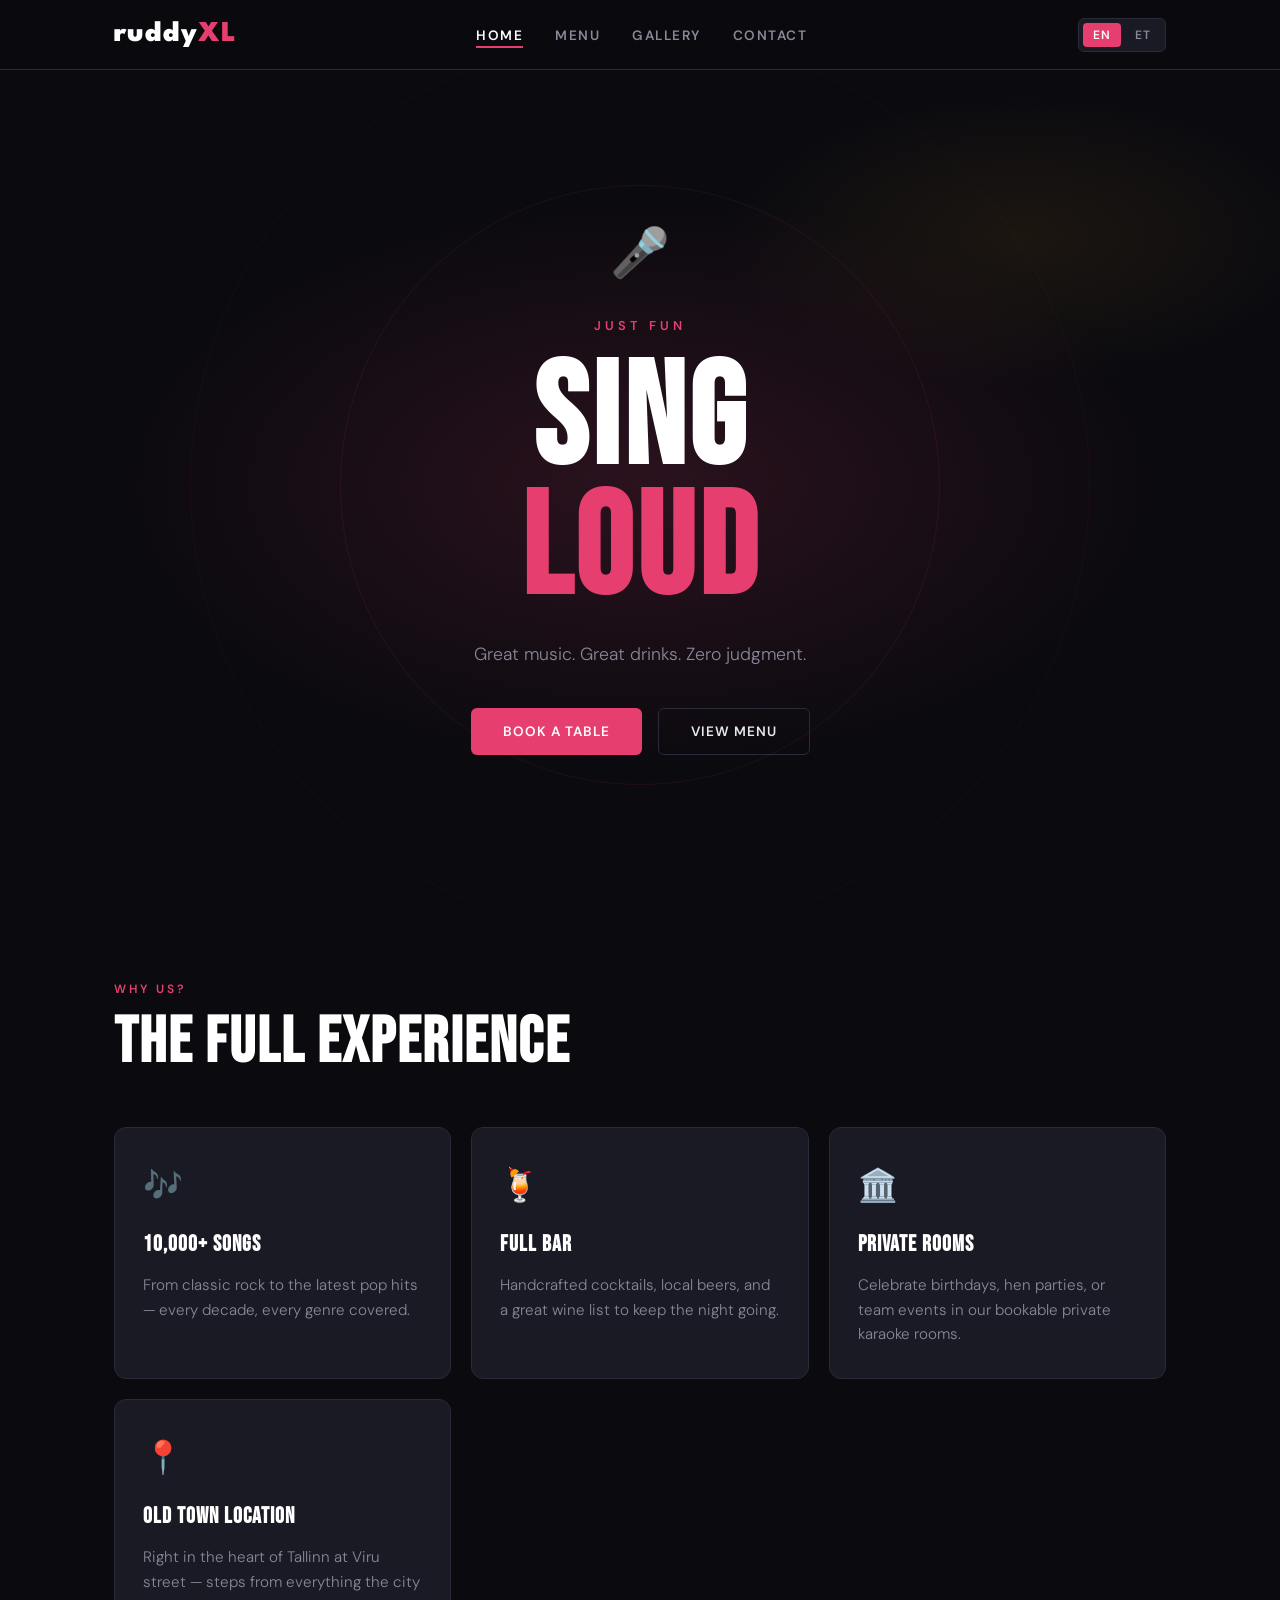
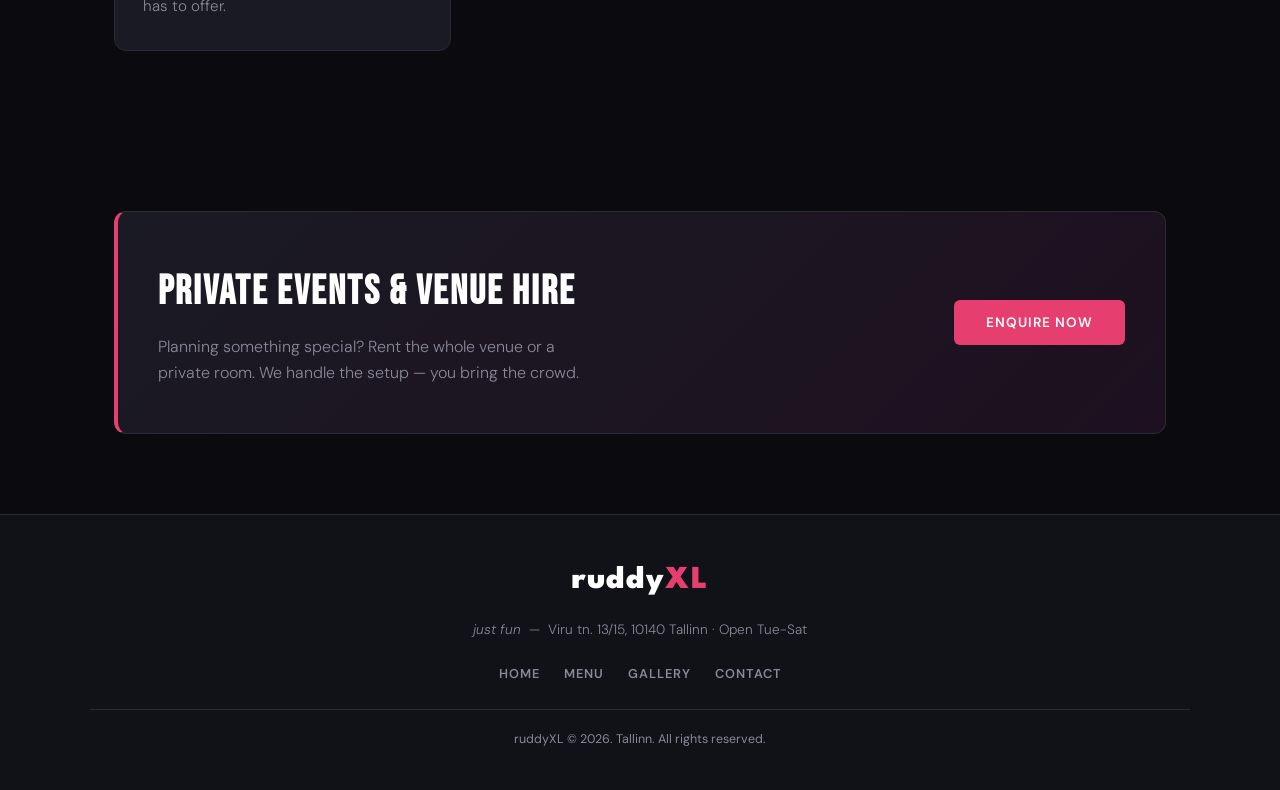
==== index.html @ 611959d3 "date stuff." ====
<!DOCTYPE html>
<html lang="en">
<head>
  <meta charset="UTF-8" />
  <meta name="viewport" content="width=device-width, initial-scale=1.0" />
  <meta name="description" content="ruddyXL — just fun. Tallinn's favourite karaoke venue. Live nights, private events and great drinks at Viru 13/15." />
  <title>ruddyXL | Tallinn</title>
  <link rel="stylesheet" href="css/style.css" />
</head>
<body class="lang-en">

  <!-- ============================================================
       NAVIGATION
       ============================================================ -->
  <nav class="site-nav" aria-label="Main navigation">
    <div class="nav-inner">

      <!-- Logo -->
      <a class="nav-logo" href="#" onclick="showPage('home'); return false;">
        ruddy<span>XL</span>
      </a>

      <!-- Nav Links -->
      <ul class="nav-links" id="nav-links" role="list">
        <li>
          <a href="#home" data-page="home" onclick="showPage('home'); return false;" class="active">
            <span data-lang="en">Home</span>
            <span data-lang="et">Avaleht</span>
          </a>
        </li>
        <li>
          <a href="#menu" data-page="menu" onclick="showPage('menu'); return false;">
            <span data-lang="en">Menu</span>
            <span data-lang="et">Menüü</span>
          </a>
        </li>
        <li>
          <a href="#gallery" data-page="gallery" onclick="showPage('gallery'); return false;">
            <span data-lang="en">Gallery</span>
            <span data-lang="et">Galerii</span>
          </a>
        </li>
        <li>
          <a href="#contact" data-page="contact" onclick="showPage('contact'); return false;">
            <span data-lang="en">Contact</span>
            <span data-lang="et">Kontakt</span>
          </a>
        </li>

        <!-- Language Switcher (inside mobile menu too) -->
        <li>
          <div class="lang-switcher" role="group" aria-label="Language selector">
            <button class="lang-btn active" data-lang="en" onclick="setLanguage('en')">EN</button>
            <button class="lang-btn" data-lang="et" onclick="setLanguage('et')">ET</button>
          </div>
        </li>
      </ul>

      <!-- Language Switcher (desktop, outside ul) -->
      <div class="lang-switcher" role="group" aria-label="Language selector" style="display:flex;" id="desktop-lang">
        <button class="lang-btn active" data-lang="en" onclick="setLanguage('en')">EN</button>
        <button class="lang-btn" data-lang="et" onclick="setLanguage('et')">ET</button>
      </div>

      <!-- Mobile Toggle -->
      <button class="nav-toggle" aria-label="Toggle navigation" onclick="toggleMobileNav()">
        <span></span>
        <span></span>
        <span></span>
      </button>

    </div>
  </nav>

  <!-- ============================================================
       HOME PAGE
       ============================================================ -->
  <main>

  <article id="page-home" class="page active">

    <!-- Hero -->
    <section class="hero" aria-label="Hero">
      <div class="hero-bg" aria-hidden="true"></div>
      <div class="hero-content">
        <span class="mic-icon" aria-hidden="true">🎤</span>
        <p class="hero-eyebrow">
          <span data-lang="en">just fun</span>
          <span data-lang="et">just fun</span>
        </p>
        <h1 class="hero-title">
          <span data-lang="en">SING<span class="accent">LOUD</span></span>
          <span data-lang="et">LAULA<span class="accent">VALJULT</span></span>
        </h1>
        <p class="hero-subtitle">
          <span data-lang="en">Great music. Great drinks. Zero judgment.</span>
          <span data-lang="et">Hea muusika. Head joogid. Nullhinnangud.</span>
        </p>
        <div class="hero-actions">
          <button class="btn btn-primary" onclick="showPage('contact')">
            <span data-lang="en">Book a Table</span>
            <span data-lang="et">Broneeri laud</span>
          </button>
          <button class="btn btn-outline" onclick="showPage('menu')">
            <span data-lang="en">View Menu</span>
            <span data-lang="et">Vaata menüüd</span>
          </button>
        </div>
      </div>
    </section>

    <!-- Features -->
    <section class="section" aria-labelledby="features-title">
      <div class="section-header">
        <p class="section-label">
          <span data-lang="en">Why us?</span>
          <span data-lang="et">Miks meie?</span>
        </p>
        <h2 class="section-title" id="features-title">
          <span data-lang="en">The Full Experience</span>
          <span data-lang="et">Täielik elamus</span>
        </h2>
      </div>

      <ul class="features-grid" role="list">
        <li class="feature-card">
          <div class="feature-icon" aria-hidden="true">🎶</div>
          <h3 class="feature-title">
            <span data-lang="en">10,000+ Songs</span>
            <span data-lang="et">10 000+ laulu</span>
          </h3>
          <p class="feature-text">
            <span data-lang="en">From classic rock to the latest pop hits — every decade, every genre covered.</span>
            <span data-lang="et">Klassikalisest rokist uusimate pophittideni — iga aastakümme, iga žanr kaetud.</span>
          </p>
        </li>
        <li class="feature-card">
          <div class="feature-icon" aria-hidden="true">🍹</div>
          <h3 class="feature-title">
            <span data-lang="en">Full Bar</span>
            <span data-lang="et">Täispood</span>
          </h3>
          <p class="feature-text">
            <span data-lang="en">Handcrafted cocktails, local beers, and a great wine list to keep the night going.</span>
            <span data-lang="et">Käsitsi valmistatud kokteilid, kohalikud õlled ja suurepärane veinivalik.</span>
          </p>
        </li>
        <li class="feature-card">
          <div class="feature-icon" aria-hidden="true">🏛️</div>
          <h3 class="feature-title">
            <span data-lang="en">Private Rooms</span>
            <span data-lang="et">Privaatruumid</span>
          </h3>
          <p class="feature-text">
            <span data-lang="en">Celebrate birthdays, hen parties, or team events in our bookable private karaoke rooms.</span>
            <span data-lang="et">Tähistage sünnipäevi, põnnide pidustusi või meeskonnasündmusi meie privaatsetes karaokeruumides.</span>
          </p>
        </li>
        <li class="feature-card">
          <div class="feature-icon" aria-hidden="true">📍</div>
          <h3 class="feature-title">
            <span data-lang="en">Old Town Location</span>
            <span data-lang="et">Vanalinna asukoht</span>
          </h3>
          <p class="feature-text">
            <span data-lang="en">Right in the heart of Tallinn at Viru street — steps from everything the city has to offer.</span>
            <span data-lang="et">Tallinna südames Viru tänaval — mõne sammu kaugusel kõigest, mida linn pakub.</span>
          </p>
        </li>
      </ul>
    </section>

    <!-- Private Events Banner -->
    <section class="section" aria-labelledby="events-title">
      <div class="events-banner">
        <div class="events-banner-text">
          <h2 id="events-title">
            <span data-lang="en">Private Events & Venue Hire</span>
            <span data-lang="et">Privaatsündmused &amp; ruumide rent</span>
          </h2>
          <p>
            <span data-lang="en">Planning something special? Rent the whole venue or a private room. We handle the setup — you bring the crowd.</span>
            <span data-lang="et">Planeerite midagi erilist? Rentige kogu baar või privaatne ruum. Meie korraldame — teie tooge rahvas.</span>
          </p>
        </div>
        <button class="btn btn-primary" onclick="showPage('contact')">
          <span data-lang="en">Enquire Now</span>
          <span data-lang="et">Küsi pakkumist</span>
        </button>
      </div>
    </section>

  </article>

  <!-- ============================================================
       MENU PAGE
       ============================================================ -->
  <article id="page-menu" class="page">
    <div class="section">
      <header class="section-header">
        <p class="section-label">
          <span data-lang="en">Drinks</span>
          <span data-lang="et">Joogid</span>
        </p>
        <h2 class="section-title">
          <span data-lang="en">Our Menu</span>
          <span data-lang="et">Meie Menüü</span>
        </h2>
        <p class="section-desc">
          <span data-lang="en">All prices include VAT. Menu subject to seasonal changes.</span>
          <span data-lang="et">Kõik hinnad sisaldavad käibemaksu. Menüü võib hooajaliselt muutuda.</span>
        </p>
      </header>

      <!-- Category Filters -->
      <nav class="menu-categories" aria-label="Menu categories">
        <button class="cat-btn active" data-cat="all" onclick="filterMenu('all')"><span data-lang="en">All</span><span data-lang="et">Kõik</span></button>
        <button class="cat-btn" data-cat="cocktails" onclick="filterMenu('cocktails')"><span data-lang="en">Cocktails</span><span data-lang="et">Kokteilid</span></button>
        <button class="cat-btn" data-cat="basic-cocktails" onclick="filterMenu('basic-cocktails')"><span data-lang="en">Basic Cocktails</span><span data-lang="et">Basic kokteilid</span></button>
        <button class="cat-btn" data-cat="shots" onclick="filterMenu('shots')"><span data-lang="en">Shots</span><span data-lang="et">Shotid</span></button>
        <button class="cat-btn" data-cat="draft-beer" onclick="filterMenu('draft-beer')"><span data-lang="en">Draft Beer</span><span data-lang="et">Vaadiõlu</span></button>
        <button class="cat-btn" data-cat="can-beer-cider" onclick="filterMenu('can-beer-cider')"><span data-lang="en">Can Beer &amp; Cider</span><span data-lang="et">Purgiõlu &amp; Siider</span></button>
        <button class="cat-btn" data-cat="non-alcoholic-beer" onclick="filterMenu('non-alcoholic-beer')"><span data-lang="en">Non-Alcoholic Beer</span><span data-lang="et">Alkoholivaba õlu</span></button>
        <button class="cat-btn" data-cat="wines" onclick="filterMenu('wines')"><span data-lang="en">Wines</span><span data-lang="et">Veinid</span></button>
      </nav>

      <!-- Menu Items -->
      <ul class="menu-grid" role="list">

        <!-- Cocktails -->
        <li class="menu-item" data-cat="cocktails">
          <div class="menu-item-info">
            <h3>Moscow Mule</h3>
            <p><span data-lang="en">Vodka, ginger beer, lime</span><span data-lang="et">Viin, ingveriõlu, laim</span></p>
          </div>
          <span class="menu-item-price">12€</span>
        </li>
        <li class="menu-item" data-cat="cocktails">
          <div class="menu-item-info">
            <h3>Cosmopolitan</h3>
            <p><span data-lang="en">Vodka, triple sec, cranberry, lime</span><span data-lang="et">Viin, triple sec, jõhvikamahl, laim</span></p>
          </div>
          <span class="menu-item-price">10.5€</span>
        </li>
        <li class="menu-item" data-cat="cocktails">
          <div class="menu-item-info">
            <h3>Espresso Martini</h3>
            <p><span data-lang="en">Vodka, coffee liqueur, espresso</span><span data-lang="et">Viin, kohviliköör, espresso</span></p>
          </div>
          <span class="menu-item-price">12€</span>
        </li>
        <li class="menu-item" data-cat="cocktails">
          <div class="menu-item-info">
            <h3>Skinny Bitch</h3>
            <p><span data-lang="en">Vodka, soda water, lime</span><span data-lang="et">Viin, mullivesi, laim</span></p>
          </div>
          <span class="menu-item-price">10€</span>
        </li>
        <li class="menu-item" data-cat="cocktails">
          <div class="menu-item-info">
            <h3>Sex on the Beach</h3>
            <p><span data-lang="en">Vodka, peach liqueur, orange, cranberry</span><span data-lang="et">Viin, virsikuliköör, apelsinimahl, jõhvikamahl</span></p>
          </div>
          <span class="menu-item-price">10.5€</span>
        </li>
        <li class="menu-item" data-cat="cocktails">
          <div class="menu-item-info">
            <h3>White Russian</h3>
            <p><span data-lang="en">Vodka, coffee liqueur, cream</span><span data-lang="et">Viin, kohviliköör, koor</span></p>
          </div>
          <span class="menu-item-price">12€</span>
        </li>
        <li class="menu-item" data-cat="cocktails">
          <div class="menu-item-info">
            <h3>Pornstar Martini</h3>
            <p><span data-lang="en">Vodka, passion fruit, vanilla, lime, prosecco shot</span><span data-lang="et">Viin, passionivili, vanill, laim, prosecco shot</span></p>
          </div>
          <span class="menu-item-price">14€</span>
        </li>
        <li class="menu-item" data-cat="cocktails">
          <div class="menu-item-info">
            <h3>Gin Sour</h3>
            <p><span data-lang="en">Gin, lemon juice, sugar syrup, egg white</span><span data-lang="et">Džinn, sidrunimahl, suhkrusiirup, munavalge</span></p>
          </div>
          <span class="menu-item-price">13€</span>
        </li>
        <li class="menu-item" data-cat="cocktails">
          <div class="menu-item-info">
            <h3>Negroni</h3>
            <p><span data-lang="en">Gin, Campari, sweet vermouth</span><span data-lang="et">Džinn, Campari, magus vermut</span></p>
          </div>
          <span class="menu-item-price">13€</span>
        </li>
        <li class="menu-item" data-cat="cocktails">
          <div class="menu-item-info">
            <h3>Tom Collins</h3>
            <p><span data-lang="en">Gin, lemon juice, sugar syrup, soda water</span><span data-lang="et">Džinn, sidrunimahl, suhkrusiirup, mullivesi</span></p>
          </div>
          <span class="menu-item-price">10.5€</span>
        </li>
        <li class="menu-item" data-cat="cocktails">
          <div class="menu-item-info">
            <h3>Mojito</h3>
            <p><span data-lang="en">White rum, lime, mint, sugar, soda water</span><span data-lang="et">Valge rumm, laim, münt, suhkur, mullivesi</span></p>
          </div>
          <span class="menu-item-price">13€</span>
        </li>
        <li class="menu-item" data-cat="cocktails">
          <div class="menu-item-info">
            <h3>Margarita</h3>
            <p><span data-lang="en">Tequila, triple sec, lime</span><span data-lang="et">Tequila, triple sec, laim</span></p>
          </div>
          <span class="menu-item-price">11€</span>
        </li>
        <li class="menu-item" data-cat="cocktails">
          <div class="menu-item-info">
            <h3>Old Fashioned</h3>
            <p><span data-lang="en">Bourbon whiskey, bitters, sugar</span><span data-lang="et">Bourbon viski, bitter, suhkur</span></p>
          </div>
          <span class="menu-item-price">12€</span>
        </li>
        <li class="menu-item" data-cat="cocktails">
          <div class="menu-item-info">
            <h3>Whisky Sour</h3>
            <p><span data-lang="en">Whisky, lemon juice, sugar syrup, egg white</span><span data-lang="et">Viski, sidrunimahl, suhkrusiirup, munavalge</span></p>
          </div>
          <span class="menu-item-price">13€</span>
        </li>
        <li class="menu-item" data-cat="cocktails">
          <div class="menu-item-info">
            <h3>Aperol Spritz</h3>
            <p><span data-lang="en">Aperol, prosecco, soda water</span><span data-lang="et">Aperol, prosecco, mullivesi</span></p>
          </div>
          <span class="menu-item-price">9.5€</span>
        </li>
        <li class="menu-item" data-cat="cocktails">
          <div class="menu-item-info">
            <h3>Limoncello Spritz</h3>
            <p><span data-lang="en">Limoncello, prosecco, soda water</span><span data-lang="et">Limoncello, prosecco, mullivesi</span></p>
          </div>
          <span class="menu-item-price">9.5€</span>
        </li>
        <li class="menu-item" data-cat="cocktails">
          <div class="menu-item-info">
            <h3>Campari Spritz</h3>
            <p><span data-lang="en">Campari, prosecco, soda water</span><span data-lang="et">Campari, prosecco, mullivesi</span></p>
          </div>
          <span class="menu-item-price">9.5€</span>
        </li>

        <!-- Basic Cocktails -->
        <li class="menu-item" data-cat="basic-cocktails">
          <div class="menu-item-info">
            <h3>Vodka Red Bull</h3>
            <p></p>
          </div>
          <span class="menu-item-price">9€</span>
        </li>
        <li class="menu-item" data-cat="basic-cocktails">
          <div class="menu-item-info">
            <h3>Jagerbull</h3>
            <p></p>
          </div>
          <span class="menu-item-price">9€</span>
        </li>
        <li class="menu-item" data-cat="basic-cocktails">
          <div class="menu-item-info">
            <h3>Jagermeister + Cola</h3>
            <p></p>
          </div>
          <span class="menu-item-price">9€</span>
        </li>
        <li class="menu-item" data-cat="basic-cocktails">
          <div class="menu-item-info">
            <h3>Bombay Gin Tonic</h3>
            <p></p>
          </div>
          <span class="menu-item-price">9€</span>
        </li>
        <li class="menu-item" data-cat="basic-cocktails">
          <div class="menu-item-info">
            <h3>Gin + Watermelon Red Bull</h3>
            <p></p>
          </div>
          <span class="menu-item-price">9€</span>
        </li>
        <li class="menu-item" data-cat="basic-cocktails">
          <div class="menu-item-info">
            <h3>Rum + Cola</h3>
            <p></p>
          </div>
          <span class="menu-item-price">9€</span>
        </li>
        <li class="menu-item" data-cat="basic-cocktails">
          <div class="menu-item-info">
            <h3>Jameson + Cola</h3>
            <p></p>
          </div>
          <span class="menu-item-price">9€</span>
        </li>
        <li class="menu-item" data-cat="basic-cocktails">
          <div class="menu-item-info">
            <h3>Jack Daniels + Cola</h3>
            <p></p>
          </div>
          <span class="menu-item-price">10€</span>
        </li>

        <!-- Shots -->
        <li class="menu-item" data-cat="shots">
          <div class="menu-item-info">
            <h3>Hot Shot</h3>
            <p>Licor 43, Espresso, <span data-lang="en">Heavy Cream</span><span data-lang="et">Vahukoor</span></p>
          </div>
          <span class="menu-item-price">5€</span>
        </li>
        <li class="menu-item" data-cat="shots">
          <div class="menu-item-info">
            <h3>Barbie Shot</h3>
            <p>Vodka, Baileys, Grenadine</p>
          </div>
          <span class="menu-item-price">5€</span>
        </li>
        <li class="menu-item" data-cat="shots">
          <div class="menu-item-info">
            <h3>Kamikaze</h3>
            <p>Vodka, Triple Sec, <span data-lang="en">Lime Juice</span><span data-lang="et">Laimimahl</span></p>
          </div>
          <span class="menu-item-price">5€</span>
        </li>
        <li class="menu-item" data-cat="shots">
          <div class="menu-item-info">
            <h3>B52 🔥</h3>
            <p>Kahlúa, Baileys, Triple Sec</p>
          </div>
          <span class="menu-item-price">5€</span>
        </li>
        <li class="menu-item" data-cat="shots">
          <div class="menu-item-info">
            <h3>Fireball</h3>
            <p>Fireball Cinnamon Whisky</p>
          </div>
          <span class="menu-item-price">5€</span>
        </li>
        <li class="menu-item" data-cat="shots">
          <div class="menu-item-info">
            <h3>Jäger</h3>
            <p>Jägermeister</p>
          </div>
          <span class="menu-item-price">5€</span>
        </li>
        <li class="menu-item" data-cat="shots">
          <div class="menu-item-info">
            <h3>Tequila Blanco</h3>
            <p><span data-lang="en">Salt, Lime</span><span data-lang="et">Sool, Liam</span></p>
          </div>
          <span class="menu-item-price">5€</span>
        </li>
        <li class="menu-item" data-cat="shots">
          <div class="menu-item-info">
            <h3>Tequila Reposado</h3>
            <p><span data-lang="en">Cinnamon, Orange</span><span data-lang="et">Kaneel, Apelsin</span></p>
          </div>
          <span class="menu-item-price">5€</span>
        </li>
        <li class="menu-item" data-cat="shots">
          <div class="menu-item-info">
            <h3><span data-lang="en">Vodka</span><span data-lang="et">Viin</span></h3>
            <p>Vodka</p>
          </div>
          <span class="menu-item-price">5€</span>
        </li>
        <li class="menu-item" data-cat="shots">
          <div class="menu-item-info">
            <h3>Minttu</h3>
            <p>Minttu Peppermint Liqueur</p>
          </div>
          <span class="menu-item-price">5€</span>
        </li>
        <li class="menu-item" data-cat="shots">
          <div class="menu-item-info">
            <h3>Salmari</h3>
            <p>Salmari Salmiak Liqueur</p>
          </div>
          <span class="menu-item-price">5€</span>
        </li>
        <li class="menu-item" data-cat="shots">
          <div class="menu-item-info">
            <h3>Blowjob</h3>
            <p>Kahlúa, Baileys, <span data-lang="en">Heavy Cream</span><span data-lang="et">Vahukoor</span></p>
          </div>
          <span class="menu-item-price">5€</span>
        </li>
        <li class="menu-item" data-cat="shots">
          <div class="menu-item-info">
            <h3>Limoncello</h3>
            <p>Limoncello</p>
          </div>
          <span class="menu-item-price">5€</span>
        </li>
        <li class="menu-item" data-cat="shots">
          <div class="menu-item-info">
            <h3>Jägerbomb</h3>
            <p>Jägermeister, Red Bull</p>
          </div>
          <span class="menu-item-price">7€</span>
        </li>

        <!-- Draft Beer -->
        <li class="menu-item" data-cat="draft-beer">
          <div class="menu-item-info">
            <h3>Heineken</h3>
            <p>0.5L</p>
          </div>
          <span class="menu-item-price">6€</span>
        </li>
        <li class="menu-item" data-cat="draft-beer">
          <div class="menu-item-info">
            <h3>Tanker Tume Lager</h3>
            <p>0.5L</p>
          </div>
          <span class="menu-item-price">6.5€</span>
        </li>
        <li class="menu-item" data-cat="draft-beer">
          <div class="menu-item-info">
            <h3>Tanker Select Lager</h3>
            <p>0.5L</p>
          </div>
          <span class="menu-item-price">6€</span>
        </li>
        <li class="menu-item" data-cat="draft-beer">
          <div class="menu-item-info">
            <h3>Tanker Reloaded IPA</h3>
            <p>0.5L</p>
          </div>
          <span class="menu-item-price">6.5€</span>
        </li>
        <li class="menu-item" data-cat="draft-beer">
          <div class="menu-item-info">
            <h3>Tanker Cider</h3>
            <p>0.5L</p>
          </div>
          <span class="menu-item-price">6€</span>
        </li>
        <li class="menu-item" data-cat="draft-beer">
          <div class="menu-item-info">
            <h3>Anarkist England IPA</h3>
            <p>0.5L</p>
          </div>
          <span class="menu-item-price">6.5€</span>
        </li>

        <!-- Can Beer & Cider -->
        <li class="menu-item" data-cat="can-beer-cider">
          <div class="menu-item-info">
            <h3>Sol</h3>
            <p>0.33L</p>
          </div>
          <span class="menu-item-price">6€</span>
        </li>
        <li class="menu-item" data-cat="can-beer-cider">
          <div class="menu-item-info">
            <h3>Heineken</h3>
            <p>0.33L</p>
          </div>
          <span class="menu-item-price">6€</span>
        </li>
        <li class="menu-item" data-cat="can-beer-cider">
          <div class="menu-item-info">
            <h3>Bira Moretti</h3>
            <p>0.33L</p>
          </div>
          <span class="menu-item-price">6€</span>
        </li>
        <li class="menu-item" data-cat="can-beer-cider">
          <div class="menu-item-info">
            <h3>Tanker Kerge IPA</h3>
            <p>0.5L</p>
          </div>
          <span class="menu-item-price">6.5€</span>
        </li>
        <li class="menu-item" data-cat="can-beer-cider">
          <div class="menu-item-info">
            <h3>Tanker Tume Lager</h3>
            <p>0.5L</p>
          </div>
          <span class="menu-item-price">6€</span>
        </li>
        <li class="menu-item" data-cat="can-beer-cider">
          <div class="menu-item-info">
            <h3>Tanker Select Lager</h3>
            <p>0.5L</p>
          </div>
          <span class="menu-item-price">6€</span>
        </li>
        <li class="menu-item" data-cat="can-beer-cider">
          <div class="menu-item-info">
            <h3>Tanker Sauna Lager</h3>
            <p>0.5L</p>
          </div>
          <span class="menu-item-price">6€</span>
        </li>
        <li class="menu-item" data-cat="can-beer-cider">
          <div class="menu-item-info">
            <h3>Tanker Sauna Ale</h3>
            <p>0.44L</p>
          </div>
          <span class="menu-item-price">6€</span>
        </li>
        <li class="menu-item" data-cat="can-beer-cider">
          <div class="menu-item-info">
            <h3>Ginger Beer</h3>
            <p>0.33L</p>
          </div>
          <span class="menu-item-price">6.5€</span>
        </li>
        <li class="menu-item" data-cat="can-beer-cider">
          <div class="menu-item-info">
            <h3>Hartwall Long Drink</h3>
            <p>0.33L</p>
          </div>
          <span class="menu-item-price">6€</span>
        </li>

        <!-- Non-Alcoholic Beer -->
        <li class="menu-item" data-cat="non-alcoholic-beer">
          <div class="menu-item-info">
            <h3>Heineken</h3>
            <p>0.33L</p>
          </div>
          <span class="menu-item-price">5€</span>
        </li>
        <li class="menu-item" data-cat="non-alcoholic-beer">
          <div class="menu-item-info">
            <h3>Bira Moretti</h3>
            <p>0.33L</p>
          </div>
          <span class="menu-item-price">5€</span>
        </li>
        <li class="menu-item" data-cat="non-alcoholic-beer">
          <div class="menu-item-info">
            <h3>Tanker Select Lager</h3>
            <p>0.5L</p>
          </div>
          <span class="menu-item-price">5€</span>
        </li>
        <li class="menu-item" data-cat="non-alcoholic-beer">
          <div class="menu-item-info">
            <h3>Tanker Sauna Session</h3>
            <p>0.44L</p>
          </div>
          <span class="menu-item-price">5€</span>
        </li>
        <li class="menu-item" data-cat="non-alcoholic-beer">
          <div class="menu-item-info">
            <h3>Ginger Joe Beer</h3>
            <p>0.33L</p>
          </div>
          <span class="menu-item-price">5€</span>
        </li>

        <!-- Wines -->
        <li class="menu-item" data-cat="wines">
          <div class="menu-item-info">
            <h3>Riesling</h3>
            <p><span data-lang="en">White</span><span data-lang="et">Valge</span></p>
          </div>
          <span class="menu-item-price">6/30€</span>
        </li>
        <li class="menu-item" data-cat="wines">
          <div class="menu-item-info">
            <h3>Pinot Grigio</h3>
            <p><span data-lang="en">White</span><span data-lang="et">Valge</span></p>
          </div>
          <span class="menu-item-price">6/30€</span>
        </li>
        <li class="menu-item" data-cat="wines">
          <div class="menu-item-info">
            <h3>Chardonney</h3>
            <p><span data-lang="en">White</span><span data-lang="et">Valge</span></p>
          </div>
          <span class="menu-item-price">6/30€</span>
        </li>
        <li class="menu-item" data-cat="wines">
          <div class="menu-item-info">
            <h3>Cabernet Sauvignon</h3>
            <p><span data-lang="en">Red</span><span data-lang="et">Punane</span></p>
          </div>
          <span class="menu-item-price">6/30€</span>
        </li>
        <li class="menu-item" data-cat="wines">
          <div class="menu-item-info">
            <h3>Merlot</h3>
            <p><span data-lang="en">Red</span><span data-lang="et">Punane</span></p>
          </div>
          <span class="menu-item-price">6/30€</span>
        </li>
        <li class="menu-item" data-cat="wines">
          <div class="menu-item-info">
            <h3>Bordeaux</h3>
            <p><span data-lang="en">Red</span><span data-lang="et">Punane</span></p>
          </div>
          <span class="menu-item-price">6/30€</span>
        </li>

        <!-- Cava & Prosecco -->
        <li class="menu-item" data-cat="wines">
          <div class="menu-item-info">
            <h3>Prosecco</h3>
            <p></p>
          </div>
          <span class="menu-item-price">6/30€</span>
        </li>
      </ul>
    </div>
  </article>

  <!-- ============================================================
       GALLERY PAGE
       ============================================================ -->
  <article id="page-gallery" class="page">
    <div class="section">
      <header class="section-header">
        <p class="section-label">
          <span data-lang="en">The Vibe</span>
          <span data-lang="et">Atmosfäär</span>
        </p>
        <h2 class="section-title">
          <span data-lang="en">Gallery</span>
          <span data-lang="et">Galerii</span>
        </h2>
        <p class="section-desc">
          <span data-lang="en">Add your own photos here — upload images to the /images/ folder and update the src attributes below.</span>
          <span data-lang="et">Lisa siia oma fotod — lae pildid kausta /images/ ja uuenda allpool src atribuute.</span>
        </p>
      </header>

      <!-- Gallery Grid — replace placeholders with real <img> tags -->
      <section class="gallery-grid" aria-label="Photo gallery">

        <figure class="gallery-item">
          <div class="gallery-placeholder" role="img" aria-label="Karaoke stage">
            🎤
            <span data-lang="en">Stage</span>
            <span data-lang="et">Lava</span>
          </div>
        </figure>

        <figure class="gallery-item">
          <div class="gallery-placeholder" role="img" aria-label="Bar area">
            🍹
            <span data-lang="en">Bar</span>
            <span data-lang="et">Baar</span>
          </div>
        </figure>

        <figure class="gallery-item">
          <div class="gallery-placeholder" role="img" aria-label="Private room">
            🏛️
            <span data-lang="en">Private Room</span>
            <span data-lang="et">Privaatne ruum</span>
          </div>
        </figure>

        <figure class="gallery-item">
          <div class="gallery-placeholder" role="img" aria-label="Crowd singing">
            🎵
            <span data-lang="en">Crowd</span>
            <span data-lang="et">Rahvas</span>
          </div>
        </figure>

        <figure class="gallery-item">
          <div class="gallery-placeholder" role="img" aria-label="Interior lights">
            💡
            <span data-lang="en">Lights</span>
            <span data-lang="et">Tuled</span>
          </div>
        </figure>

        <figure class="gallery-item">
          <div class="gallery-placeholder" role="img" aria-label="Private event">
            🎉
            <span data-lang="en">Event</span>
            <span data-lang="et">Sündmus</span>
          </div>
        </figure>

        <figure class="gallery-item">
          <div class="gallery-placeholder" role="img" aria-label="Friends at the bar">
            👯
            <span data-lang="en">Friends</span>
            <span data-lang="et">Sõbrad</span>
          </div>
        </figure>

        <figure class="gallery-item">
          <div class="gallery-placeholder" role="img" aria-label="Song selection screen">
            📺
            <span data-lang="en">Song List</span>
            <span data-lang="et">Laulunimekiri</span>
          </div>
        </figure>

      </section>

      <!-- Upload note -->
      <aside style="margin-top:32px; padding:20px 24px; background:var(--color-card); border:1px solid var(--color-border); border-radius:var(--radius-md);">
        <p style="font-size:0.85rem; color:var(--color-muted);">
          💡
          <span data-lang="en"><strong style="color:var(--color-text);">Adding real photos:</strong> Replace each <code style="color:var(--color-accent2);">&lt;div class="gallery-placeholder"&gt;</code> with <code style="color:var(--color-accent2);">&lt;img src="images/your-photo.jpg" alt="description"&gt;</code></span>
          <span data-lang="et"><strong style="color:var(--color-text);">Päris fotode lisamine:</strong> Asenda iga <code style="color:var(--color-accent2);">&lt;div class="gallery-placeholder"&gt;</code> elemendiga <code style="color:var(--color-accent2);">&lt;img src="images/sinu-foto.jpg" alt="kirjeldus"&gt;</code></span>
        </p>
      </aside>

    </div>
  </article>

  <!-- ============================================================
       CONTACT PAGE
       ============================================================ -->
  <article id="page-contact" class="page">
    <div class="section">
      <header class="section-header">
        <p class="section-label">
          <span data-lang="en">Get in Touch</span>
          <span data-lang="et">Võtke ühendust</span>
        </p>
        <h2 class="section-title">
          <span data-lang="en">Contact</span>
          <span data-lang="et">Kontakt</span>
        </h2>
      </header>

      <div class="contact-layout">

        <!-- Left: Info + Hours -->
        <div>
          <address class="contact-info-list">

            <div class="contact-info-item">
              <div class="contact-info-icon" aria-hidden="true">📍</div>
              <div>
                <h4><span data-lang="en">Address</span><span data-lang="et">Aadress</span></h4>
                <p>Viru tn. 13/15, Tallinn<br/>10140, Harjumaa<br/><span data-lang="en">Estonia</span><span data-lang="et">Eesti</span></p>
              </div>
            </div>

            <div class="contact-info-item">
              <div class="contact-info-icon" aria-hidden="true">📞</div>
              <div>
                <h4><span data-lang="en">Phone</span><span data-lang="et">Telefon</span></h4>
                <p><a href="tel:+37253702864" style="color:var(--color-text);">+372 5370 2864</a></p>
              </div>
            </div>

            <div class="contact-info-item">
              <div class="contact-info-icon" aria-hidden="true">✉️</div>
              <div>
                <h4><span data-lang="en">Email</span><span data-lang="et">E-post</span></h4>
                <p><a href="mailto:xl@ruddy.ee" style="color:var(--color-text);">xl@ruddyxl.ee</a></p>
              </div>
            </div>

          </address>

          <!-- Opening Hours -->
          <div style="margin-top:40px;">
            <h3 style="font-family:var(--font-display); font-size:1.6rem; letter-spacing:1px; color:var(--color-white); margin-bottom:16px;">
              <span data-lang="en">Opening Hours</span>
              <span data-lang="et">Lahtiolekuajad</span>
            </h3>
            <table class="hours-table" aria-label="Opening hours">
              <tbody>
                <tr data-day="mon">
                  <td><span data-lang="en">Monday</span><span data-lang="et">Esmaspäev</span></td>
                  <td><span data-lang="en">Closed</span><span data-lang="et">Suletud</span></td>
                </tr>
                <tr data-day="tue">
                  <td><span data-lang="en">Tuesday</span><span data-lang="et">Teisipäev</span></td>
                  <td>20:00 - 02:00</td>
                </tr>
                <tr data-day="wed">
                  <td><span data-lang="en">Wednesday</span><span data-lang="et">Kolmapäev</span></td>
                  <td>20:00 - 02:00</td>
                </tr>
                <tr data-day="thu">
                  <td><span data-lang="en">Thursday</span><span data-lang="et">Neljapäev</span></td>
                  <td>20:00 - 02:00</td>
                </tr>
                <tr data-day="fri">
                  <td><span data-lang="en">Friday</span><span data-lang="et">Reede</span></td>
                  <td>20:00 – 04:00</td>
                </tr>
                <tr data-day="sat">
                  <td><span data-lang="en">Saturday</span><span data-lang="et">Laupäev</span></td>
                  <td>20:00 – 04:00</td>
                </tr>
                <tr data-day="sun">
                  <td><span data-lang="en">Sunday</span><span data-lang="et">Pühapäev</span></td>
                  <td><span data-lang="en">Closed</span><span data-lang="et">Suletud</span></td>
                </tr>
              </tbody>
            </table>
          </div>
        </div>

        <!-- Right: Booking Form -->
        <div>
          <h3 style="font-family:var(--font-display); font-size:1.6rem; letter-spacing:1px; color:var(--color-white); margin-bottom:24px;">
            <span data-lang="en">Make a Reservation</span>
            <span data-lang="et">Tee broneering</span>
          </h3>

          <form class="contact-form" id="contact-form" action="https://formspree.io/f/xaqagqkb" method="POST" novalidate>

            <div class="form-group">
              <label for="name">
                <span data-lang="en">Your Name</span>
                <span data-lang="et">Teie nimi</span>
              </label>
              <input type="text" id="name" name="name" required
                placeholder="Jane Smith" />
            </div>

            <div class="form-group">
              <label for="email">Email</label>
              <input type="email" id="email" name="email" required
                placeholder="jane@example.com" />
            </div>

            <div class="form-group">
              <label for="phone">
                <span data-lang="en">Phone</span>
                <span data-lang="et">Telefon</span>
              </label>
              <input type="tel" id="phone" name="phone"
                placeholder="+372 ..." />
            </div>

            <div class="form-group">
              <label for="event-type">
                <span data-lang="en">Event Type</span>
                <span data-lang="et">Sündmuse tüüp</span>
              </label>
              <select id="event-type" name="event-type">
                <option value="table">
                  <span data-lang="en">Table booking</span>
                  <span data-lang="et">Laua broneering</span>
                </option>
                <option value="private-room">
                  <span data-lang="en">Private room</span>
                  <span data-lang="et">Privaatne ruum</span>
                </option>
                <option value="full-venue">
                  <span data-lang="en">Full venue hire</span>
                  <span data-lang="et">Kogu baari rent</span>
                </option>
                <option value="other">
                  <span data-lang="en">Other enquiry</span>
                  <span data-lang="et">Muu päring</span>
                </option>
              </select>
            </div>

            <div class="form-group">
              <label for="date">
                <span data-lang="en">Preferred Date</span>
                <span data-lang="et">Soovitav kuupäev</span>
              </label>
              <input type="date" id="date" name="date" />
            </div>

            <div class="form-group">
              <label for="guests">
                <span data-lang="en">Number of Guests</span>
                <span data-lang="et">Külaliste arv</span>
              </label>
              <input type="number" id="guests" name="guests" min="1" max="200"
                placeholder="e.g. 10" />
            </div>

            <div class="form-group">
              <label for="message">
                <span data-lang="en">Message</span>
                <span data-lang="et">Sõnum</span>
              </label>
              <textarea id="message" name="message"
                placeholder="Tell us more about your event..."></textarea>
            </div>

            <button type="submit" class="btn btn-primary" style="width:100%; justify-content:center;">
              <span data-lang="en">Send Message</span>
              <span data-lang="et">Saada sõnum</span>
            </button>

          </form>
        </div>

      </div>
    </div>
  </article>

  </main>

  <!-- ============================================================
       FOOTER
       ============================================================ -->
  <footer class="site-footer">
    <div class="footer-inner">
      <p class="footer-logo">ruddy<span>XL</span></p>
      <p class="footer-tagline">
        <em>just fun</em> &nbsp;—&nbsp;
        <span data-lang="en">Viru tn. 13/15, 10140 Tallinn · Open Tue-Sat</span>
        <span data-lang="et">Viru tn. 13/15, 10140 Tallinn · Avatud T-L</span>
      </p>
      <nav class="footer-nav" aria-label="Footer navigation">
        <a href="#home" data-page="home" onclick="showPage('home'); return false;">
          <span data-lang="en">Home</span><span data-lang="et">Avaleht</span>
        </a>
        <a href="#menu" data-page="menu" onclick="showPage('menu'); return false;">
          <span data-lang="en">Menu</span><span data-lang="et">Menüü</span>
        </a>
        <a href="#gallery" data-page="gallery" onclick="showPage('gallery'); return false;">
          <span data-lang="en">Gallery</span><span data-lang="et">Galerii</span>
        </a>
        <a href="#contact" data-page="contact" onclick="showPage('contact'); return false;">
          <span data-lang="en">Contact</span><span data-lang="et">Kontakt</span>
        </a>
      </nav>
      <p class="footer-copy">
        ruddyXL &copy; <span id="year"></span>. Tallinn.
        <span data-lang="en">All rights reserved.</span>
        <span data-lang="et">Kõik õigused kaitstud.</span>
      </p>
    </div>
  </footer>

  <script src="js/main.js"></script>
  <script>
    /* Set copyright year dynamically */
    document.getElementById('year').textContent = new Date().getFullYear();
  </script>

</body>
</html>
---- css/style.css ----
/* ============================================
   KaraokeBar — Main Stylesheet
   Dark Theme | Simple & Readable CSS
   ============================================ */

/* --- Google Fonts --- */
@import url('https://fonts.googleapis.com/css2?family=Bebas+Neue&family=League+Spartan:wght@700;900&family=DM+Sans:ital,wght@0,300;0,400;0,600;1,300&display=swap');

/* --- CSS Variables (Design Tokens) --- */
:root {
  --color-bg:        #0a0a0f;
  --color-surface:   #111118;
  --color-card:      #1a1a24;
  --color-border:    #2a2a38;
  --color-accent:    #e63f6f;
  --color-accent2:   #f5a623;
  --color-text:      #e8e8f0;
  --color-muted:     #888899;
  --color-white:     #ffffff;

  --font-display: 'Bebas Neue', cursive;
  --font-logo:    'League Spartan', sans-serif;
  --font-body:    'DM Sans', sans-serif;

  --radius-sm:  6px;
  --radius-md:  12px;
  --radius-lg:  24px;

  --transition: 0.25s ease;

  --max-width: 1100px;
  --nav-height: 70px;
}

/* --- Reset & Base --- */
*, *::before, *::after {
  box-sizing: border-box;
  margin: 0;
  padding: 0;
}

html {
  scroll-behavior: smooth;
}

body {
  background-color: var(--color-bg);
  color: var(--color-text);
  font-family: var(--font-body);
  font-size: 16px;
  line-height: 1.6;
  min-height: 100vh;
}

img {
  max-width: 100%;
  display: block;
}

a {
  color: inherit;
  text-decoration: none;
}

ul {
  list-style: none;
}

/* --- Language toggle visibility --- */

/* Hide only translatable content, not language buttons */
[data-lang]:not(.lang-btn) {
  display: none;
}

/* Show selected language */
body.lang-en [data-lang="en"]:not(.lang-btn),
body.lang-et [data-lang="et"]:not(.lang-btn) {
  display: revert;
}

/* Keep language buttons always visible */
.lang-btn {
  display: inline-flex !important;
}

/* ============================================
   NAVIGATION
   ============================================ */
.site-nav {
  position: fixed;
  top: 0;
  left: 0;
  right: 0;
  height: var(--nav-height);
  background: rgba(10, 10, 15, 0.9);
  backdrop-filter: blur(12px);
  border-bottom: 1px solid var(--color-border);
  z-index: 100;
  display: flex;
  align-items: center;
}

.nav-inner {
  max-width: var(--max-width);
  width: 100%;
  margin: 0 auto;
  padding: 0 24px;
  display: flex;
  align-items: center;
  justify-content: space-between;
}

.nav-logo {
  font-family: var(--font-logo);
  font-weight: 900;
  font-size: 1.8rem;
  letter-spacing: 1px;
  color: var(--color-white);
}

.nav-logo span {
  color: var(--color-accent);
}

.nav-links {
  display: flex;
  gap: 32px;
  align-items: center;
}

.nav-links a {
  font-size: 0.85rem;
  font-weight: 600;
  letter-spacing: 1.5px;
  text-transform: uppercase;
  color: var(--color-muted);
  transition: color var(--transition);
  position: relative;
  padding-bottom: 4px;
}

.nav-links a::after {
  content: '';
  position: absolute;
  bottom: 0;
  left: 0;
  width: 0;
  height: 2px;
  background: var(--color-accent);
  transition: width var(--transition);
}

.nav-links a:hover,
.nav-links a.active {
  color: var(--color-white);
}

.nav-links a:hover::after,
.nav-links a.active::after {
  width: 100%;
}

/* Language Switcher */
.lang-switcher {
  display: flex;
  gap: 4px;
  background: var(--color-card);
  padding: 4px;
  border-radius: var(--radius-sm);
  border: 1px solid var(--color-border);
}

.lang-btn {
  background: none;
  border: none;
  color: var(--color-muted);
  font-family: var(--font-body);
  font-size: 0.75rem;
  font-weight: 600;
  letter-spacing: 1px;
  padding: 4px 10px;
  border-radius: 4px;
  cursor: pointer;
  transition: all var(--transition);
}

.lang-btn.active {
  background: var(--color-accent);
  color: var(--color-white);
}

/* Mobile Menu Button */
.nav-toggle {
  display: none;
  background: none;
  border: none;
  cursor: pointer;
  flex-direction: column;
  gap: 5px;
  padding: 4px;
}

.nav-toggle span {
  display: block;
  width: 24px;
  height: 2px;
  background: var(--color-text);
  border-radius: 2px;
  transition: all var(--transition);
}

/* ============================================
   PAGE WRAPPER
   ============================================ */
.page {
  display: none;
  padding-top: var(--nav-height);
  min-height: 100vh;
}

.page.active {
  display: block;
}

/* ============================================
   HERO SECTION (Home)
   ============================================ */
.hero {
  position: relative;
  min-height: calc(100vh - var(--nav-height));
  display: flex;
  align-items: center;
  justify-content: center;
  text-align: center;
  overflow: hidden;
  padding: 60px 24px;
}

.hero-bg {
  position: absolute;
  inset: 0;
  background:
    radial-gradient(ellipse 60% 50% at 50% 50%, rgba(230, 63, 111, 0.15) 0%, transparent 70%),
    radial-gradient(ellipse 40% 30% at 80% 20%, rgba(245, 166, 35, 0.08) 0%, transparent 60%),
    var(--color-bg);
  z-index: 0;
}

/* Animated spotlight circles */
.hero-bg::before {
  content: '';
  position: absolute;
  width: 600px;
  height: 600px;
  border-radius: 50%;
  border: 1px solid rgba(230, 63, 111, 0.1);
  top: 50%;
  left: 50%;
  transform: translate(-50%, -50%);
  animation: pulse-ring 4s ease-in-out infinite;
}

.hero-bg::after {
  content: '';
  position: absolute;
  width: 900px;
  height: 900px;
  border-radius: 50%;
  border: 1px solid rgba(230, 63, 111, 0.05);
  top: 50%;
  left: 50%;
  transform: translate(-50%, -50%);
  animation: pulse-ring 4s ease-in-out infinite 1s;
}

@keyframes pulse-ring {
  0%, 100% { transform: translate(-50%, -50%) scale(1); opacity: 0.5; }
  50% { transform: translate(-50%, -50%) scale(1.05); opacity: 1; }
}

.hero-content {
  position: relative;
  z-index: 1;
  max-width: 750px;
}

.hero-eyebrow {
  font-size: 0.8rem;
  font-weight: 600;
  letter-spacing: 4px;
  text-transform: uppercase;
  color: var(--color-accent);
  margin-bottom: 20px;
  animation: fadeUp 0.6s ease both;
}

.hero-title {
  font-family: var(--font-display);
  font-size: clamp(4rem, 12vw, 9rem);
  line-height: 0.9;
  letter-spacing: 4px;
  color: var(--color-white);
  margin-bottom: 24px;
  animation: fadeUp 0.6s ease 0.1s both;
}

.hero-title .accent {
  color: var(--color-accent);
  display: block;
}

.hero-subtitle {
  font-size: 1.1rem;
  color: var(--color-muted);
  margin-bottom: 40px;
  font-weight: 300;
  animation: fadeUp 0.6s ease 0.2s both;
}

.hero-actions {
  display: flex;
  gap: 16px;
  justify-content: center;
  flex-wrap: wrap;
  animation: fadeUp 0.6s ease 0.3s both;
}

/* Mic Icon */
.mic-icon {
  font-size: 3rem;
  margin-bottom: 24px;
  display: block;
  animation: mic-bounce 2s ease-in-out infinite;
}

@keyframes mic-bounce {
  0%, 100% { transform: translateY(0) rotate(-5deg); }
  50% { transform: translateY(-8px) rotate(5deg); }
}

/* ============================================
   BUTTONS
   ============================================ */
.btn {
  display: inline-flex;
  align-items: center;
  gap: 8px;
  padding: 14px 32px;
  border-radius: var(--radius-sm);
  font-family: var(--font-body);
  font-size: 0.85rem;
  font-weight: 600;
  letter-spacing: 1px;
  text-transform: uppercase;
  cursor: pointer;
  border: none;
  transition: all var(--transition);
}

.btn-primary {
  background: var(--color-accent);
  color: var(--color-white);
}

.btn-primary:hover {
  background: #ff5580;
  transform: translateY(-2px);
  box-shadow: 0 8px 24px rgba(230, 63, 111, 0.4);
}

.btn-outline {
  background: transparent;
  color: var(--color-text);
  border: 1px solid var(--color-border);
}

.btn-outline:hover {
  border-color: var(--color-accent);
  color: var(--color-accent);
  transform: translateY(-2px);
}

/* ============================================
   SECTION COMMONS
   ============================================ */
.section {
  padding: 80px 24px;
  max-width: var(--max-width);
  margin: 0 auto;
}

.section-header {
  margin-bottom: 52px;
}

.section-label {
  font-size: 0.75rem;
  font-weight: 600;
  letter-spacing: 3px;
  text-transform: uppercase;
  color: var(--color-accent);
  margin-bottom: 12px;
}

.section-title {
  font-family: var(--font-display);
  font-size: clamp(2.5rem, 5vw, 4rem);
  letter-spacing: 2px;
  color: var(--color-white);
  line-height: 1;
}

.section-desc {
  margin-top: 16px;
  color: var(--color-muted);
  max-width: 560px;
  font-weight: 300;
}

/* ============================================
   FEATURES GRID (Home)
   ============================================ */
.features-grid {
  display: grid;
  grid-template-columns: repeat(auto-fit, minmax(260px, 1fr));
  gap: 20px;
}

.feature-card {
  background: var(--color-card);
  border: 1px solid var(--color-border);
  border-radius: var(--radius-md);
  padding: 32px 28px;
  transition: all var(--transition);
}

.feature-card:hover {
  border-color: var(--color-accent);
  transform: translateY(-4px);
  box-shadow: 0 12px 32px rgba(0,0,0,0.4);
}

.feature-icon {
  font-size: 2rem;
  margin-bottom: 16px;
}

.feature-title {
  font-family: var(--font-display);
  font-size: 1.4rem;
  letter-spacing: 1px;
  color: var(--color-white);
  margin-bottom: 10px;
}

.feature-text {
  color: var(--color-muted);
  font-size: 0.95rem;
  font-weight: 300;
}

/* ============================================
   MENU PAGE
   ============================================ */
.menu-categories {
  display: flex;
  gap: 12px;
  flex-wrap: wrap;
  margin-bottom: 40px;
}

.cat-btn {
  background: var(--color-card);
  border: 1px solid var(--color-border);
  color: var(--color-muted);
  font-family: var(--font-body);
  font-size: 0.8rem;
  font-weight: 600;
  letter-spacing: 1px;
  text-transform: uppercase;
  padding: 8px 20px;
  border-radius: 99px;
  cursor: pointer;
  transition: all var(--transition);
}

.cat-btn.active,
.cat-btn:hover {
  background: var(--color-accent);
  border-color: var(--color-accent);
  color: var(--color-white);
}

.menu-grid {
  display: grid;
  grid-template-columns: repeat(auto-fill, minmax(280px, 1fr));
  gap: 20px;
}

.menu-item {
  background: var(--color-card);
  border: 1px solid var(--color-border);
  border-radius: var(--radius-md);
  padding: 24px;
  display: flex;
  justify-content: space-between;
  align-items: flex-start;
  gap: 16px;
  transition: all var(--transition);
}

.menu-item:hover {
  border-color: var(--color-accent);
  transform: translateY(-2px);
}

.menu-item-info h3 {
  font-family: var(--font-display);
  font-size: 1.2rem;
  letter-spacing: 1px;
  color: var(--color-white);
  margin-bottom: 6px;
}

.menu-item-info p {
  font-size: 0.85rem;
  color: var(--color-muted);
  font-weight: 300;
}

.menu-item-price {
  font-family: var(--font-display);
  font-size: 1.4rem;
  color: var(--color-accent2);
  white-space: nowrap;
}

/* ============================================
   GALLERY PAGE
   ============================================ */
.gallery-grid {
  display: grid;
  grid-template-columns: repeat(3, 1fr);
  grid-auto-rows: 220px;
  gap: 16px;
}

.gallery-item {
  border-radius: var(--radius-md);
  overflow: hidden;
  position: relative;
  cursor: pointer;
}

.gallery-item:nth-child(3n+1) {
  grid-row: span 2;
}

.gallery-placeholder {
  width: 100%;
  height: 100%;
  display: flex;
  align-items: center;
  justify-content: center;
  flex-direction: column;
  gap: 12px;
  font-size: 2rem;
  color: var(--color-muted);
  background: var(--color-card);
  border: 1px solid var(--color-border);
  transition: all var(--transition);
}

.gallery-placeholder span {
  font-size: 0.75rem;
  letter-spacing: 2px;
  text-transform: uppercase;
  color: var(--color-muted);
}

.gallery-item:hover .gallery-placeholder {
  border-color: var(--color-accent);
  background: var(--color-surface);
}

/* ============================================
   CONTACT PAGE
   ============================================ */
.contact-layout {
  display: grid;
  grid-template-columns: 1fr 1fr;
  gap: 60px;
  align-items: start;
}

.contact-info-list {
  display: flex;
  flex-direction: column;
  gap: 28px;
  margin-top: 32px;
}

.contact-info-item {
  display: flex;
  gap: 16px;
  align-items: flex-start;
}

.contact-info-icon {
  font-size: 1.4rem;
  width: 44px;
  height: 44px;
  background: var(--color-card);
  border: 1px solid var(--color-border);
  border-radius: var(--radius-sm);
  display: flex;
  align-items: center;
  justify-content: center;
  flex-shrink: 0;
}

.contact-info-item h4 {
  font-size: 0.75rem;
  font-weight: 600;
  letter-spacing: 2px;
  text-transform: uppercase;
  color: var(--color-accent);
  margin-bottom: 4px;
}

.contact-info-item p {
  color: var(--color-muted);
  font-weight: 300;
  font-size: 0.95rem;
}

/* Contact Form */
.contact-form {
  display: flex;
  flex-direction: column;
  gap: 16px;
}

.form-group {
  display: flex;
  flex-direction: column;
  gap: 8px;
}

.form-group label {
  font-size: 0.75rem;
  font-weight: 600;
  letter-spacing: 2px;
  text-transform: uppercase;
  color: var(--color-muted);
}

.form-group input,
.form-group select,
.form-group textarea {
  background: var(--color-card);
  border: 1px solid var(--color-border);
  border-radius: var(--radius-sm);
  color: var(--color-text);
  font-family: var(--font-body);
  font-size: 0.95rem;
  padding: 12px 16px;
  outline: none;
  transition: border-color var(--transition);
  width: 100%;
}

.form-group input:focus,
.form-group select:focus,
.form-group textarea:focus {
  border-color: var(--color-accent);
}

.form-group select {
  appearance: none;
  cursor: pointer;
}

.form-group textarea {
  resize: vertical;
  min-height: 120px;
}

/* ============================================
   FOOTER
   ============================================ */
.site-footer {
  background: var(--color-surface);
  border-top: 1px solid var(--color-border);
  padding: 40px 24px;
  text-align: center;
}

.footer-inner {
  max-width: var(--max-width);
  margin: 0 auto;
}

.footer-logo {
  font-family: var(--font-logo);
  font-weight: 900;
  font-size: 2rem;
  letter-spacing: 1px;
  color: var(--color-white);
  margin-bottom: 12px;
}

.footer-logo span {
  color: var(--color-accent);
}

.footer-tagline {
  color: var(--color-muted);
  font-size: 0.85rem;
  font-weight: 300;
  margin-bottom: 24px;
}

.footer-nav {
  display: flex;
  gap: 24px;
  justify-content: center;
  flex-wrap: wrap;
  margin-bottom: 24px;
}

.footer-nav a {
  font-size: 0.8rem;
  font-weight: 600;
  letter-spacing: 1px;
  text-transform: uppercase;
  color: var(--color-muted);
  transition: color var(--transition);
}

.footer-nav a:hover {
  color: var(--color-accent);
}

.footer-copy {
  font-size: 0.78rem;
  color: var(--color-muted);
  border-top: 1px solid var(--color-border);
  padding-top: 20px;
}

/* ============================================
   PRIVATE EVENTS SECTION (Home)
   ============================================ */
.events-banner {
  background: linear-gradient(135deg, var(--color-card) 0%, #1e1020 100%);
  border: 1px solid var(--color-border);
  border-left: 4px solid var(--color-accent);
  border-radius: var(--radius-md);
  padding: 48px 40px;
  display: flex;
  align-items: center;
  justify-content: space-between;
  gap: 32px;
  flex-wrap: wrap;
}

.events-banner-text h2 {
  font-family: var(--font-display);
  font-size: 2.5rem;
  letter-spacing: 2px;
  color: var(--color-white);
  margin-bottom: 10px;
}

.events-banner-text p {
  color: var(--color-muted);
  font-weight: 300;
  max-width: 440px;
}

/* ============================================
   HOURS TABLE
   ============================================ */
.hours-table {
  width: 100%;
  border-collapse: collapse;
}

.hours-table tr {
  border-bottom: 1px solid var(--color-border);
}

.hours-table tr:last-child {
  border-bottom: none;
}

.hours-table td {
  padding: 12px 0;
  font-size: 0.9rem;
}

.hours-table td:first-child {
  color: var(--color-muted);
  font-weight: 600;
  text-transform: uppercase;
  font-size: 0.75rem;
  letter-spacing: 1px;
}

.hours-table td:last-child {
  text-align: right;
  color: var(--color-text);
}

.hours-table tr.today td {
  color: var(--color-accent);
}

/* ============================================
   ANIMATIONS
   ============================================ */
@keyframes fadeUp {
  from { opacity: 0; transform: translateY(24px); }
  to   { opacity: 1; transform: translateY(0); }
}

/* ============================================
   RESPONSIVE — MOBILE
   ============================================ */
@media (max-width: 768px) {
  .nav-links {
    display: none;
    position: fixed;
    inset: var(--nav-height) 0 0 0;
    background: var(--color-bg);
    flex-direction: column;
    align-items: center;
    justify-content: center;
    gap: 40px;
  }

  .nav-links.open {
    display: flex;
  }

  .nav-links a {
    font-size: 1.1rem;
  }

  .nav-toggle {
    display: flex;
  }

  .contact-layout {
    grid-template-columns: 1fr;
  }

  .gallery-grid {
    grid-template-columns: repeat(2, 1fr);
  }

  .gallery-item:nth-child(3n+1) {
    grid-row: span 1;
  }

  .events-banner {
    flex-direction: column;
    text-align: center;
    padding: 32px 24px;
  }
}

/* Language switcher fix */
.nav-links .lang-switcher { display: none; }
#desktop-lang { display: flex; }

@media (max-width: 768px) {
  .nav-links .lang-switcher { display: flex; }
  #desktop-lang { display: none !important; }
}
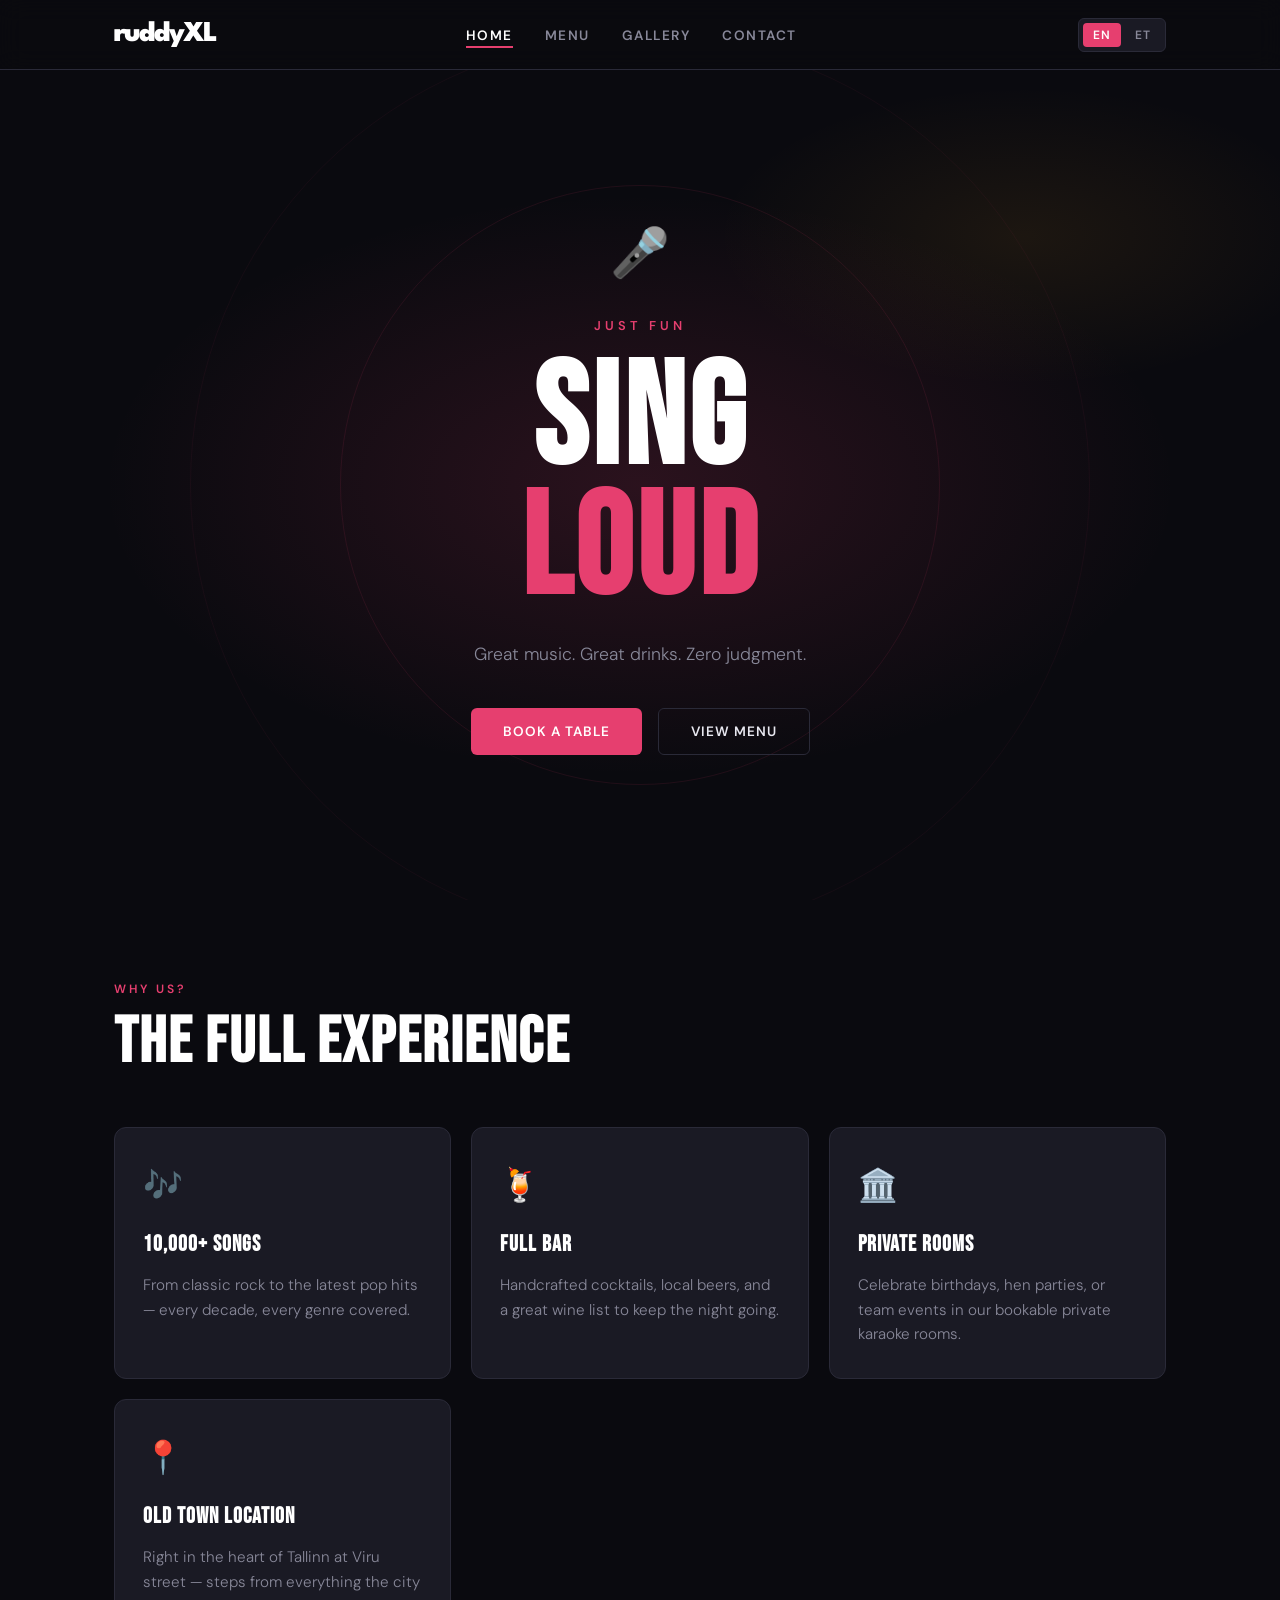
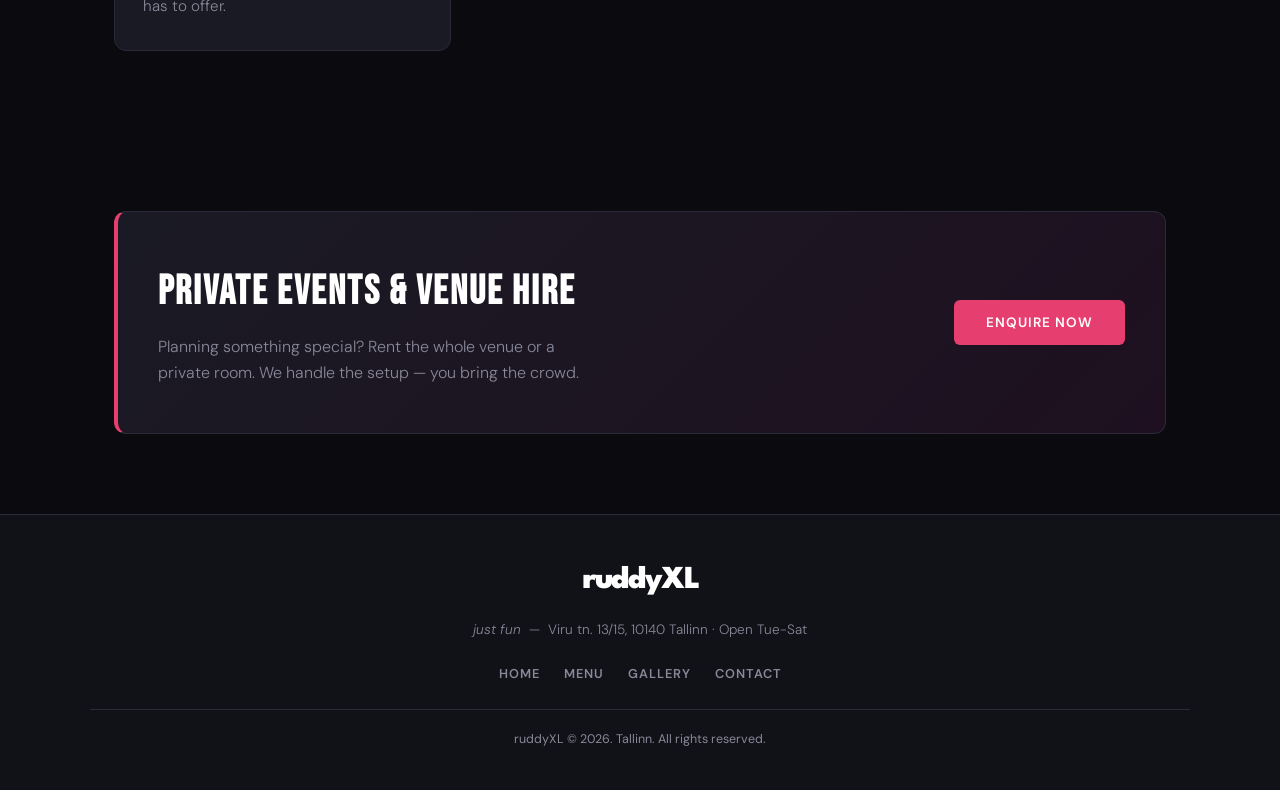
==== commit 40aed589: "logo adjustments" ====
--- a/index.html
+++ b/index.html
@@ -17,7 +17,7 @@
 
       <!-- Logo -->
       <a class="nav-logo" href="#" onclick="showPage('home'); return false;">
-        ruddy<span>XL</span>
+        ruddyXL
       </a>
 
       <!-- Nav Links -->
@@ -537,17 +537,10 @@
         </li>
         <li class="menu-item" data-cat="draft-beer">
           <div class="menu-item-info">
-            <h3>Tanker Cider</h3>
+            <h3>Tanker <span data-lang="en">Apple Cider</span><span data-lang="et">Õunasiider</span></h3>
             <p>0.5L</p>
           </div>
           <span class="menu-item-price">6€</span>
-        </li>
-        <li class="menu-item" data-cat="draft-beer">
-          <div class="menu-item-info">
-            <h3>Anarkist England IPA</h3>
-            <p>0.5L</p>
-          </div>
-          <span class="menu-item-price">6.5€</span>
         </li>
 
         <!-- Can Beer & Cider -->
@@ -1008,7 +1001,7 @@
        ============================================================ -->
   <footer class="site-footer">
     <div class="footer-inner">
-      <p class="footer-logo">ruddy<span>XL</span></p>
+      <p class="footer-logo">ruddyXL</p>
       <p class="footer-tagline">
         <em>just fun</em> &nbsp;—&nbsp;
         <span data-lang="en">Viru tn. 13/15, 10140 Tallinn · Open Tue-Sat</span>
--- a/css/style.css
+++ b/css/style.css
@@ -115,12 +115,13 @@
   font-family: var(--font-logo);
   font-weight: 900;
   font-size: 1.8rem;
-  letter-spacing: 1px;
+  letter-spacing: -2px;
   color: var(--color-white);
 }
 
 .nav-logo span {
-  color: var(--color-accent);
+  color: var(--color-white);
+  /* color: var(--color-accent); */
 }
 
 .nav-links {
@@ -706,13 +707,14 @@
   font-family: var(--font-logo);
   font-weight: 900;
   font-size: 2rem;
-  letter-spacing: 1px;
+  letter-spacing: -2px;
   color: var(--color-white);
   margin-bottom: 12px;
 }
 
 .footer-logo span {
-  color: var(--color-accent);
+  color: var(--color-white);
+  /* color: var(--color-accent); */
 }
 
 .footer-tagline {
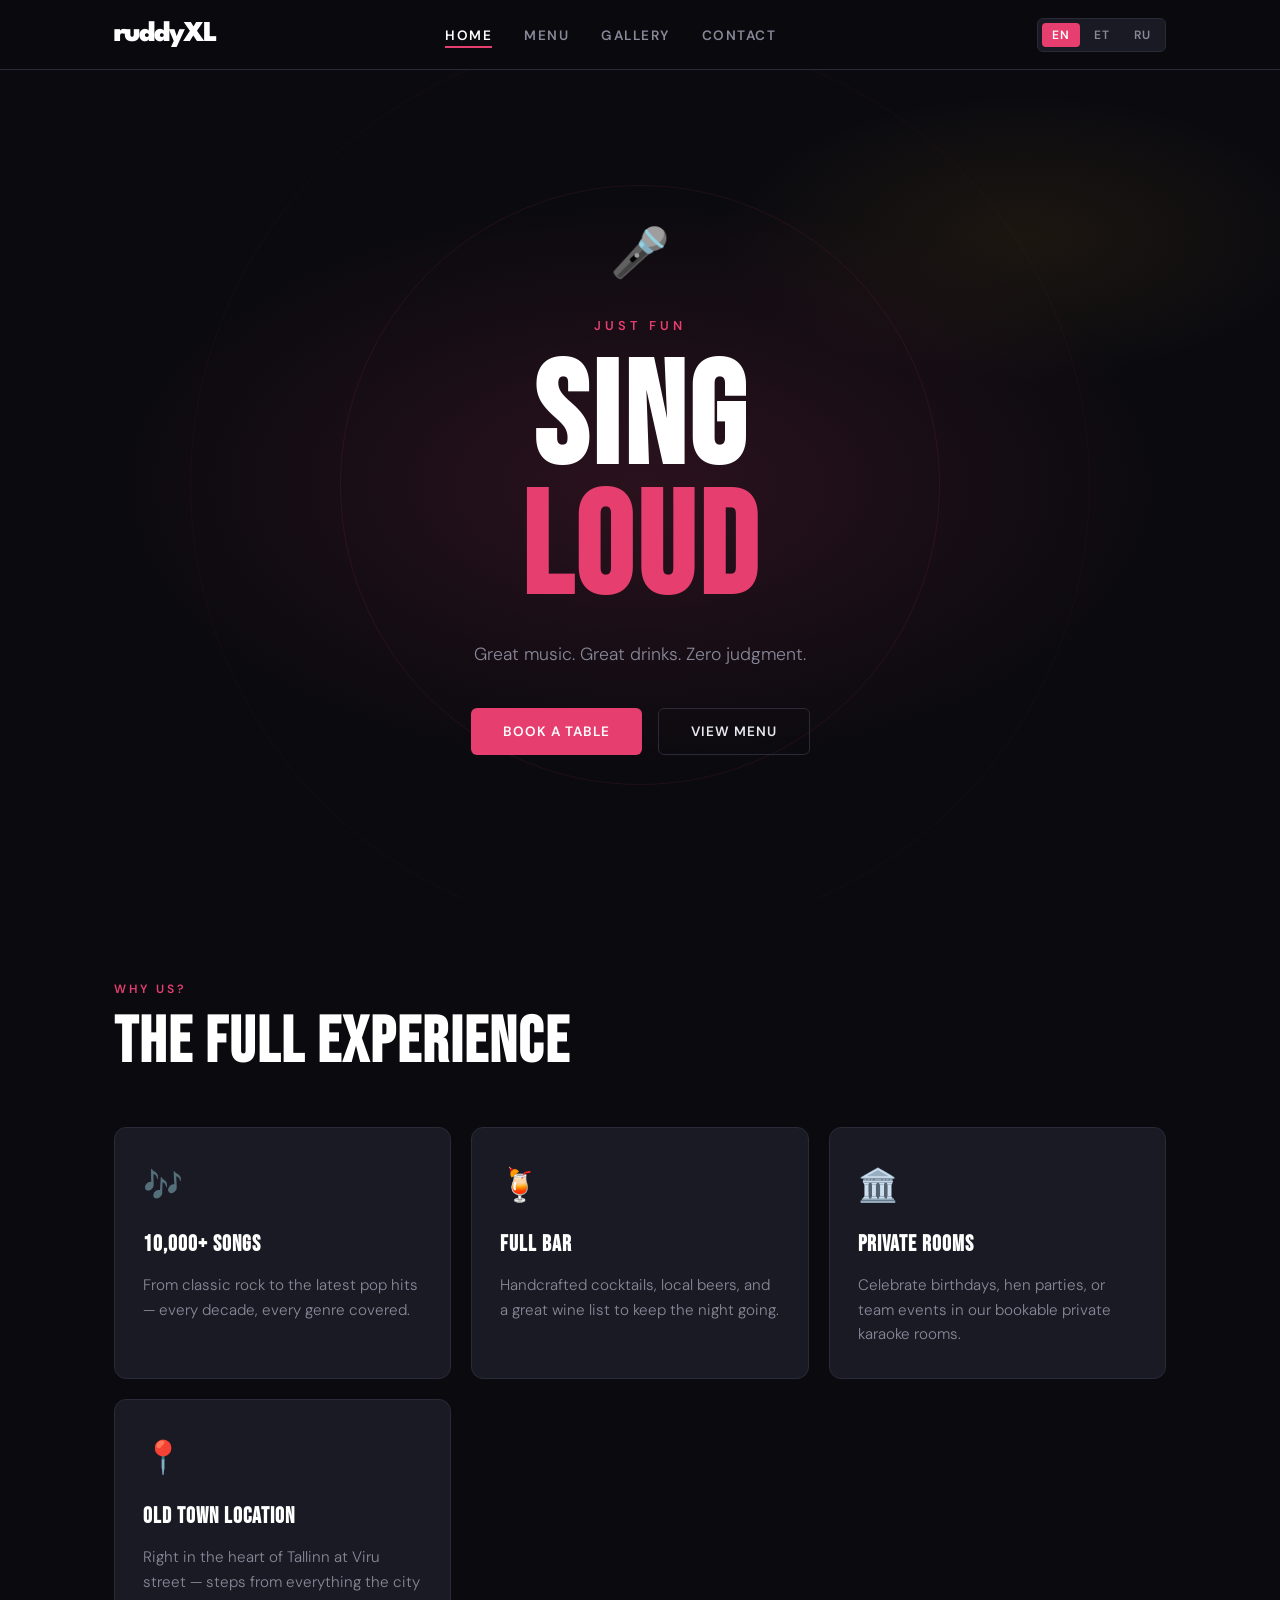
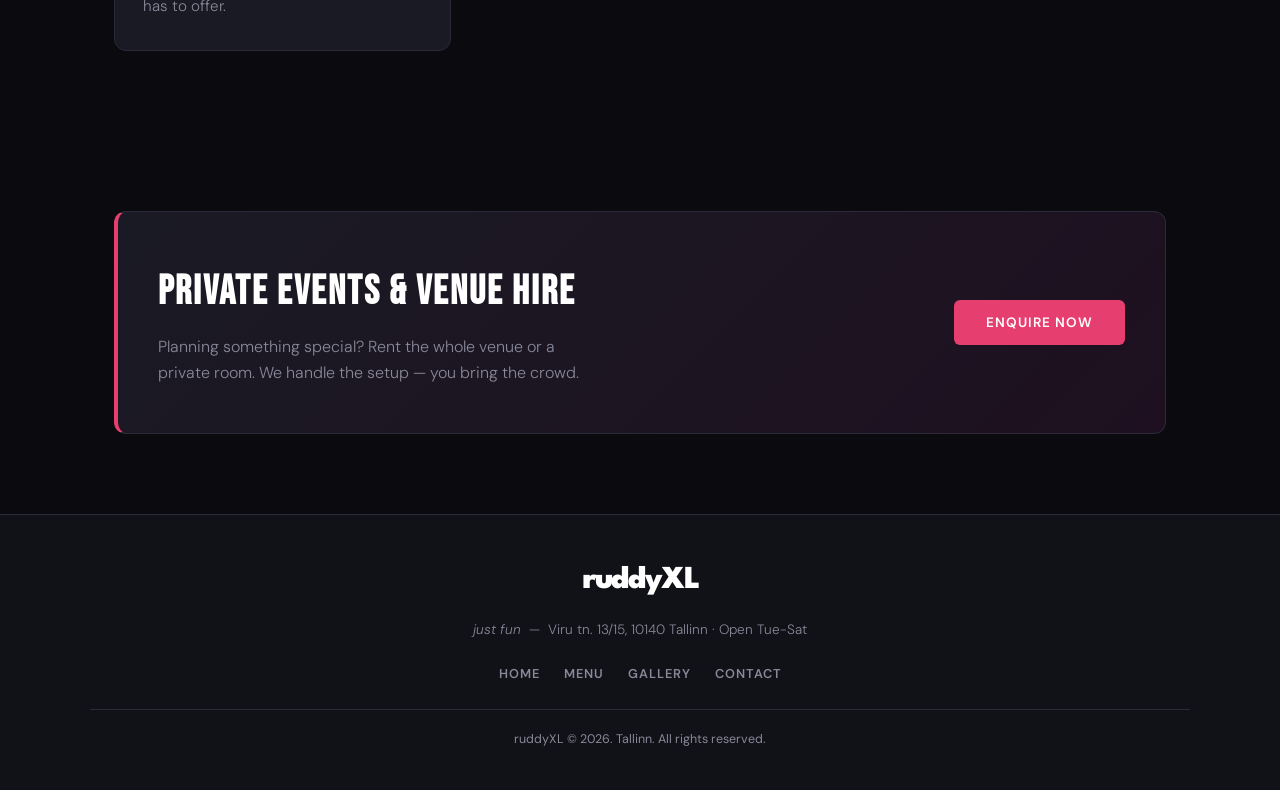
==== commit ff7f8fa5: "added russian support" ====
--- a/index.html
+++ b/index.html
@@ -5,7 +5,7 @@
   <meta name="viewport" content="width=device-width, initial-scale=1.0" />
   <meta name="description" content="ruddyXL — just fun. Tallinn's favourite karaoke venue. Live nights, private events and great drinks at Viru 13/15." />
   <title>ruddyXL | Tallinn</title>
-  <link rel="stylesheet" href="css/style.css" />
+  <link rel="stylesheet" href="css/style.css?1" />
 </head>
 <body class="lang-en">
 
@@ -26,24 +26,28 @@
           <a href="#home" data-page="home" onclick="showPage('home'); return false;" class="active">
             <span data-lang="en">Home</span>
             <span data-lang="et">Avaleht</span>
+            <span data-lang="ru">Главная</span>
           </a>
         </li>
         <li>
           <a href="#menu" data-page="menu" onclick="showPage('menu'); return false;">
             <span data-lang="en">Menu</span>
             <span data-lang="et">Menüü</span>
+            <span data-lang="ru">Меню</span>
           </a>
         </li>
         <li>
           <a href="#gallery" data-page="gallery" onclick="showPage('gallery'); return false;">
             <span data-lang="en">Gallery</span>
             <span data-lang="et">Galerii</span>
+            <span data-lang="ru">Галерея</span>
           </a>
         </li>
         <li>
           <a href="#contact" data-page="contact" onclick="showPage('contact'); return false;">
             <span data-lang="en">Contact</span>
             <span data-lang="et">Kontakt</span>
+            <span data-lang="ru">Контакт</span>
           </a>
         </li>
 
@@ -52,6 +56,7 @@
           <div class="lang-switcher" role="group" aria-label="Language selector">
             <button class="lang-btn active" data-lang="en" onclick="setLanguage('en')">EN</button>
             <button class="lang-btn" data-lang="et" onclick="setLanguage('et')">ET</button>
+            <button class="lang-btn" data-lang="ru" onclick="setLanguage('ru')">RU</button>
           </div>
         </li>
       </ul>
@@ -60,6 +65,7 @@
       <div class="lang-switcher" role="group" aria-label="Language selector" style="display:flex;" id="desktop-lang">
         <button class="lang-btn active" data-lang="en" onclick="setLanguage('en')">EN</button>
         <button class="lang-btn" data-lang="et" onclick="setLanguage('et')">ET</button>
+        <button class="lang-btn" data-lang="ru" onclick="setLanguage('ru')">RU</button>
       </div>
 
       <!-- Mobile Toggle -->
@@ -87,23 +93,28 @@
         <p class="hero-eyebrow">
           <span data-lang="en">just fun</span>
           <span data-lang="et">just fun</span>
+          <span data-lang="ru">just fun</span>
         </p>
         <h1 class="hero-title">
           <span data-lang="en">SING<span class="accent">LOUD</span></span>
           <span data-lang="et">LAULA<span class="accent">VALJULT</span></span>
+          <span data-lang="ru">ПОЙ<span class="accent">ГРОМКО</span></span>
         </h1>
         <p class="hero-subtitle">
           <span data-lang="en">Great music. Great drinks. Zero judgment.</span>
           <span data-lang="et">Hea muusika. Head joogid. Nullhinnangud.</span>
+          <span data-lang="ru">Отличная музыка. Отличные напитки. Никаких осуждений.</span>
         </p>
         <div class="hero-actions">
           <button class="btn btn-primary" onclick="showPage('contact')">
             <span data-lang="en">Book a Table</span>
             <span data-lang="et">Broneeri laud</span>
+            <span data-lang="ru">Забронировать стол</span>
           </button>
           <button class="btn btn-outline" onclick="showPage('menu')">
             <span data-lang="en">View Menu</span>
             <span data-lang="et">Vaata menüüd</span>
+            <span data-lang="ru">Посмотреть меню</span>
           </button>
         </div>
       </div>
@@ -115,10 +126,12 @@
         <p class="section-label">
           <span data-lang="en">Why us?</span>
           <span data-lang="et">Miks meie?</span>
+          <span data-lang="ru">Почему мы?</span>
         </p>
         <h2 class="section-title" id="features-title">
           <span data-lang="en">The Full Experience</span>
           <span data-lang="et">Täielik elamus</span>
+          <span data-lang="ru">Полный опыт</span>
         </h2>
       </div>
 
@@ -128,10 +141,12 @@
           <h3 class="feature-title">
             <span data-lang="en">10,000+ Songs</span>
             <span data-lang="et">10 000+ laulu</span>
+            <span data-lang="ru">10 000+ песен</span>
           </h3>
           <p class="feature-text">
             <span data-lang="en">From classic rock to the latest pop hits — every decade, every genre covered.</span>
             <span data-lang="et">Klassikalisest rokist uusimate pophittideni — iga aastakümme, iga žanr kaetud.</span>
+            <span data-lang="ru">От классического рока до современных поп-хитов — каждое десятилетие, каждый жанр.</span>
           </p>
         </li>
         <li class="feature-card">
@@ -139,10 +154,12 @@
           <h3 class="feature-title">
             <span data-lang="en">Full Bar</span>
             <span data-lang="et">Täispood</span>
+            <span data-lang="ru">Полный бар</span>
           </h3>
           <p class="feature-text">
             <span data-lang="en">Handcrafted cocktails, local beers, and a great wine list to keep the night going.</span>
             <span data-lang="et">Käsitsi valmistatud kokteilid, kohalikud õlled ja suurepärane veinivalik.</span>
+            <span data-lang="ru">Авторские коктейли, местное пиво и отличная карта вин.</span>
           </p>
         </li>
         <li class="feature-card">
@@ -150,10 +167,12 @@
           <h3 class="feature-title">
             <span data-lang="en">Private Rooms</span>
             <span data-lang="et">Privaatruumid</span>
+            <span data-lang="ru">Приватные комнаты</span>
           </h3>
           <p class="feature-text">
             <span data-lang="en">Celebrate birthdays, hen parties, or team events in our bookable private karaoke rooms.</span>
             <span data-lang="et">Tähistage sünnipäevi, põnnide pidustusi või meeskonnasündmusi meie privaatsetes karaokeruumides.</span>
+            <span data-lang="ru">Отмечайте дни рождения, девичники или корпоративы в наших приватных комнатах для караоке.</span>
           </p>
         </li>
         <li class="feature-card">
@@ -161,10 +180,12 @@
           <h3 class="feature-title">
             <span data-lang="en">Old Town Location</span>
             <span data-lang="et">Vanalinna asukoht</span>
+            <span data-lang="ru">В Старом городе</span>
           </h3>
           <p class="feature-text">
             <span data-lang="en">Right in the heart of Tallinn at Viru street — steps from everything the city has to offer.</span>
             <span data-lang="et">Tallinna südames Viru tänaval — mõne sammu kaugusel kõigest, mida linn pakub.</span>
+            <span data-lang="ru">В самом сердце Таллина на улице Виру — в нескольких шагах от всего, что предлагает город.</span>
           </p>
         </li>
       </ul>
@@ -177,15 +198,18 @@
           <h2 id="events-title">
             <span data-lang="en">Private Events & Venue Hire</span>
             <span data-lang="et">Privaatsündmused &amp; ruumide rent</span>
+            <span data-lang="ru">Частные мероприятия &amp; аренда зала</span>
           </h2>
           <p>
             <span data-lang="en">Planning something special? Rent the whole venue or a private room. We handle the setup — you bring the crowd.</span>
             <span data-lang="et">Planeerite midagi erilist? Rentige kogu baar või privaatne ruum. Meie korraldame — teie tooge rahvas.</span>
+            <span data-lang="ru">Планируете что-то особенное? Арендуйте весь бар или приватную комнату. Мы всё организуем — вы приводите гостей.</span>
           </p>
         </div>
         <button class="btn btn-primary" onclick="showPage('contact')">
           <span data-lang="en">Enquire Now</span>
           <span data-lang="et">Küsi pakkumist</span>
+          <span data-lang="ru">Запросить информацию</span>
         </button>
       </div>
     </section>
@@ -201,27 +225,30 @@
         <p class="section-label">
           <span data-lang="en">Drinks</span>
           <span data-lang="et">Joogid</span>
+          <span data-lang="ru">Напитки</span>
         </p>
         <h2 class="section-title">
           <span data-lang="en">Our Menu</span>
           <span data-lang="et">Meie Menüü</span>
+          <span data-lang="ru">Наше Меню</span>
         </h2>
         <p class="section-desc">
           <span data-lang="en">All prices include VAT. Menu subject to seasonal changes.</span>
           <span data-lang="et">Kõik hinnad sisaldavad käibemaksu. Menüü võib hooajaliselt muutuda.</span>
+          <span data-lang="ru">Все цены включают НДС. Меню может меняться в зависимости от сезона.</span>
         </p>
       </header>
 
       <!-- Category Filters -->
       <nav class="menu-categories" aria-label="Menu categories">
-        <button class="cat-btn active" data-cat="all" onclick="filterMenu('all')"><span data-lang="en">All</span><span data-lang="et">Kõik</span></button>
-        <button class="cat-btn" data-cat="cocktails" onclick="filterMenu('cocktails')"><span data-lang="en">Cocktails</span><span data-lang="et">Kokteilid</span></button>
-        <button class="cat-btn" data-cat="basic-cocktails" onclick="filterMenu('basic-cocktails')"><span data-lang="en">Basic Cocktails</span><span data-lang="et">Basic kokteilid</span></button>
-        <button class="cat-btn" data-cat="shots" onclick="filterMenu('shots')"><span data-lang="en">Shots</span><span data-lang="et">Shotid</span></button>
-        <button class="cat-btn" data-cat="draft-beer" onclick="filterMenu('draft-beer')"><span data-lang="en">Draft Beer</span><span data-lang="et">Vaadiõlu</span></button>
-        <button class="cat-btn" data-cat="can-beer-cider" onclick="filterMenu('can-beer-cider')"><span data-lang="en">Can Beer &amp; Cider</span><span data-lang="et">Purgiõlu &amp; Siider</span></button>
-        <button class="cat-btn" data-cat="non-alcoholic-beer" onclick="filterMenu('non-alcoholic-beer')"><span data-lang="en">Non-Alcoholic Beer</span><span data-lang="et">Alkoholivaba õlu</span></button>
-        <button class="cat-btn" data-cat="wines" onclick="filterMenu('wines')"><span data-lang="en">Wines</span><span data-lang="et">Veinid</span></button>
+        <button class="cat-btn active" data-cat="all" onclick="filterMenu('all')"><span data-lang="en">All</span><span data-lang="et">Kõik</span><span data-lang="ru">Все</span></button>
+        <button class="cat-btn" data-cat="cocktails" onclick="filterMenu('cocktails')"><span data-lang="en">Cocktails</span><span data-lang="et">Kokteilid</span><span data-lang="ru">Коктейли</span></button>
+        <button class="cat-btn" data-cat="basic-cocktails" onclick="filterMenu('basic-cocktails')"><span data-lang="en">Basic Cocktails</span><span data-lang="et">Basic kokteilid</span><span data-lang="ru">Простые коктейли</span></button>
+        <button class="cat-btn" data-cat="shots" onclick="filterMenu('shots')"><span data-lang="en">Shots</span><span data-lang="et">Shotid</span><span data-lang="ru">Шоты</span></button>
+        <button class="cat-btn" data-cat="draft-beer" onclick="filterMenu('draft-beer')"><span data-lang="en">Draft Beer</span><span data-lang="et">Vaadiõlu</span><span data-lang="ru">Разливное пиво</span></button>
+        <button class="cat-btn" data-cat="can-beer-cider" onclick="filterMenu('can-beer-cider')"><span data-lang="en">Can Beer &amp; Cider</span><span data-lang="et">Purgiõlu &amp; Siider</span><span data-lang="ru">Пиво в банках &amp; Сидр</span></button>
+        <button class="cat-btn" data-cat="non-alcoholic-beer" onclick="filterMenu('non-alcoholic-beer')"><span data-lang="en">Non-Alcoholic Beer</span><span data-lang="et">Alkoholivaba õlu</span><span data-lang="ru">Безалкогольное пиво</span></button>
+        <button class="cat-btn" data-cat="wines" onclick="filterMenu('wines')"><span data-lang="en">Wines</span><span data-lang="et">Veinid</span><span data-lang="ru">Вина</span></button>
       </nav>
 
       <!-- Menu Items -->
@@ -231,119 +258,119 @@
         <li class="menu-item" data-cat="cocktails">
           <div class="menu-item-info">
             <h3>Moscow Mule</h3>
-            <p><span data-lang="en">Vodka, ginger beer, lime</span><span data-lang="et">Viin, ingveriõlu, laim</span></p>
+            <p><span data-lang="en">Vodka, ginger beer, lime</span><span data-lang="et">Viin, ingveriõlu, laim</span><span data-lang="ru">Водка, имбирное пиво, лайм</span></p>
           </div>
           <span class="menu-item-price">12€</span>
         </li>
         <li class="menu-item" data-cat="cocktails">
           <div class="menu-item-info">
             <h3>Cosmopolitan</h3>
-            <p><span data-lang="en">Vodka, triple sec, cranberry, lime</span><span data-lang="et">Viin, triple sec, jõhvikamahl, laim</span></p>
+            <p><span data-lang="en">Vodka, triple sec, cranberry, lime</span><span data-lang="et">Viin, triple sec, jõhvikamahl, laim</span><span data-lang="ru">Водка, трипл сек, клюква, лайм</span></p>
           </div>
           <span class="menu-item-price">10.5€</span>
         </li>
         <li class="menu-item" data-cat="cocktails">
           <div class="menu-item-info">
             <h3>Espresso Martini</h3>
-            <p><span data-lang="en">Vodka, coffee liqueur, espresso</span><span data-lang="et">Viin, kohviliköör, espresso</span></p>
+            <p><span data-lang="en">Vodka, coffee liqueur, espresso</span><span data-lang="et">Viin, kohviliköör, espresso</span><span data-lang="ru">Водка, кофейный ликёр, эспрессо</span></p>
           </div>
           <span class="menu-item-price">12€</span>
         </li>
         <li class="menu-item" data-cat="cocktails">
           <div class="menu-item-info">
             <h3>Skinny Bitch</h3>
-            <p><span data-lang="en">Vodka, soda water, lime</span><span data-lang="et">Viin, mullivesi, laim</span></p>
+            <p><span data-lang="en">Vodka, soda water, lime</span><span data-lang="et">Viin, mullivesi, laim</span><span data-lang="ru">Водка, содовая, лайм</span></p>
           </div>
           <span class="menu-item-price">10€</span>
         </li>
         <li class="menu-item" data-cat="cocktails">
           <div class="menu-item-info">
             <h3>Sex on the Beach</h3>
-            <p><span data-lang="en">Vodka, peach liqueur, orange, cranberry</span><span data-lang="et">Viin, virsikuliköör, apelsinimahl, jõhvikamahl</span></p>
+            <p><span data-lang="en">Vodka, peach liqueur, orange, cranberry</span><span data-lang="et">Viin, virsikuliköör, apelsinimahl, jõhvikamahl</span><span data-lang="ru">Водка, персиковый ликёр, апельсин, клюква</span></p>
           </div>
           <span class="menu-item-price">10.5€</span>
         </li>
         <li class="menu-item" data-cat="cocktails">
           <div class="menu-item-info">
             <h3>White Russian</h3>
-            <p><span data-lang="en">Vodka, coffee liqueur, cream</span><span data-lang="et">Viin, kohviliköör, koor</span></p>
+            <p><span data-lang="en">Vodka, coffee liqueur, cream</span><span data-lang="et">Viin, kohviliköör, koor</span><span data-lang="ru">Водка, кофейный ликёр, сливки</span></p>
           </div>
           <span class="menu-item-price">12€</span>
         </li>
         <li class="menu-item" data-cat="cocktails">
           <div class="menu-item-info">
             <h3>Pornstar Martini</h3>
-            <p><span data-lang="en">Vodka, passion fruit, vanilla, lime, prosecco shot</span><span data-lang="et">Viin, passionivili, vanill, laim, prosecco shot</span></p>
+            <p><span data-lang="en">Vodka, passion fruit, vanilla, lime, prosecco shot</span><span data-lang="et">Viin, passionivili, vanill, laim, prosecco shot</span><span data-lang="ru">Водка, маракуйя, ваниль, лайм, шот просекко</span></p>
           </div>
           <span class="menu-item-price">14€</span>
         </li>
         <li class="menu-item" data-cat="cocktails">
           <div class="menu-item-info">
             <h3>Gin Sour</h3>
-            <p><span data-lang="en">Gin, lemon juice, sugar syrup, egg white</span><span data-lang="et">Džinn, sidrunimahl, suhkrusiirup, munavalge</span></p>
+            <p><span data-lang="en">Gin, lemon juice, sugar syrup, egg white</span><span data-lang="et">Džinn, sidrunimahl, suhkrusiirup, munavalge</span><span data-lang="ru">Джин, лимонный сок, сахарный сироп, яичный белок</span></p>
           </div>
           <span class="menu-item-price">13€</span>
         </li>
         <li class="menu-item" data-cat="cocktails">
           <div class="menu-item-info">
             <h3>Negroni</h3>
-            <p><span data-lang="en">Gin, Campari, sweet vermouth</span><span data-lang="et">Džinn, Campari, magus vermut</span></p>
+            <p><span data-lang="en">Gin, Campari, sweet vermouth</span><span data-lang="et">Džinn, Campari, magus vermut</span><span data-lang="ru">Джин, Кампари, сладкий вермут</span></p>
           </div>
           <span class="menu-item-price">13€</span>
         </li>
         <li class="menu-item" data-cat="cocktails">
           <div class="menu-item-info">
             <h3>Tom Collins</h3>
-            <p><span data-lang="en">Gin, lemon juice, sugar syrup, soda water</span><span data-lang="et">Džinn, sidrunimahl, suhkrusiirup, mullivesi</span></p>
+            <p><span data-lang="en">Gin, lemon juice, sugar syrup, soda water</span><span data-lang="et">Džinn, sidrunimahl, suhkrusiirup, mullivesi</span><span data-lang="ru">Джин, лимонный сок, сахарный сироп, содовая</span></p>
           </div>
           <span class="menu-item-price">10.5€</span>
         </li>
         <li class="menu-item" data-cat="cocktails">
           <div class="menu-item-info">
             <h3>Mojito</h3>
-            <p><span data-lang="en">White rum, lime, mint, sugar, soda water</span><span data-lang="et">Valge rumm, laim, münt, suhkur, mullivesi</span></p>
+            <p><span data-lang="en">White rum, lime, mint, sugar, soda water</span><span data-lang="et">Valge rumm, laim, münt, suhkur, mullivesi</span><span data-lang="ru">Белый ром, лайм, мята, сахар, содовая</span></p>
           </div>
           <span class="menu-item-price">13€</span>
         </li>
         <li class="menu-item" data-cat="cocktails">
           <div class="menu-item-info">
             <h3>Margarita</h3>
-            <p><span data-lang="en">Tequila, triple sec, lime</span><span data-lang="et">Tequila, triple sec, laim</span></p>
+            <p><span data-lang="en">Tequila, triple sec, lime</span><span data-lang="et">Tequila, triple sec, laim</span><span data-lang="ru">Текила, трипл сек, лайм</span></p>
           </div>
           <span class="menu-item-price">11€</span>
         </li>
         <li class="menu-item" data-cat="cocktails">
           <div class="menu-item-info">
             <h3>Old Fashioned</h3>
-            <p><span data-lang="en">Bourbon whiskey, bitters, sugar</span><span data-lang="et">Bourbon viski, bitter, suhkur</span></p>
+            <p><span data-lang="en">Bourbon whiskey, bitters, sugar</span><span data-lang="et">Bourbon viski, bitter, suhkur</span><span data-lang="ru">Бурбон, биттер, сахар</span></p>
           </div>
           <span class="menu-item-price">12€</span>
         </li>
         <li class="menu-item" data-cat="cocktails">
           <div class="menu-item-info">
             <h3>Whisky Sour</h3>
-            <p><span data-lang="en">Whisky, lemon juice, sugar syrup, egg white</span><span data-lang="et">Viski, sidrunimahl, suhkrusiirup, munavalge</span></p>
+            <p><span data-lang="en">Whisky, lemon juice, sugar syrup, egg white</span><span data-lang="et">Viski, sidrunimahl, suhkrusiirup, munavalge</span><span data-lang="ru">Виски, лимонный сок, сахарный сироп, яичный белок</span></p>
           </div>
           <span class="menu-item-price">13€</span>
         </li>
         <li class="menu-item" data-cat="cocktails">
           <div class="menu-item-info">
             <h3>Aperol Spritz</h3>
-            <p><span data-lang="en">Aperol, prosecco, soda water</span><span data-lang="et">Aperol, prosecco, mullivesi</span></p>
+            <p><span data-lang="en">Aperol, prosecco, soda water</span><span data-lang="et">Aperol, prosecco, mullivesi</span><span data-lang="ru">Апероль, просекко, содовая</span></p>
           </div>
           <span class="menu-item-price">9.5€</span>
         </li>
         <li class="menu-item" data-cat="cocktails">
           <div class="menu-item-info">
             <h3>Limoncello Spritz</h3>
-            <p><span data-lang="en">Limoncello, prosecco, soda water</span><span data-lang="et">Limoncello, prosecco, mullivesi</span></p>
+            <p><span data-lang="en">Limoncello, prosecco, soda water</span><span data-lang="et">Limoncello, prosecco, mullivesi</span><span data-lang="ru">Лимончелло, просекко, содовая</span></p>
           </div>
           <span class="menu-item-price">9.5€</span>
         </li>
         <li class="menu-item" data-cat="cocktails">
           <div class="menu-item-info">
             <h3>Campari Spritz</h3>
-            <p><span data-lang="en">Campari, prosecco, soda water</span><span data-lang="et">Campari, prosecco, mullivesi</span></p>
+            <p><span data-lang="en">Campari, prosecco, soda water</span><span data-lang="et">Campari, prosecco, mullivesi</span><span data-lang="ru">Кампари, просекко, содовая</span></p>
           </div>
           <span class="menu-item-price">9.5€</span>
         </li>
@@ -410,7 +437,7 @@
         <li class="menu-item" data-cat="shots">
           <div class="menu-item-info">
             <h3>Hot Shot</h3>
-            <p>Licor 43, Espresso, <span data-lang="en">Heavy Cream</span><span data-lang="et">Vahukoor</span></p>
+            <p>Licor 43, Espresso, <span data-lang="en">Heavy Cream</span><span data-lang="et">Vahukoor</span><span data-lang="ru">Сливки</span></p>
           </div>
           <span class="menu-item-price">5€</span>
         </li>
@@ -424,7 +451,7 @@
         <li class="menu-item" data-cat="shots">
           <div class="menu-item-info">
             <h3>Kamikaze</h3>
-            <p>Vodka, Triple Sec, <span data-lang="en">Lime Juice</span><span data-lang="et">Laimimahl</span></p>
+            <p>Vodka, Triple Sec, <span data-lang="en">Lime Juice</span><span data-lang="et">Laimimahl</span><span data-lang="ru">Сок лайма</span></p>
           </div>
           <span class="menu-item-price">5€</span>
         </li>
@@ -452,14 +479,14 @@
         <li class="menu-item" data-cat="shots">
           <div class="menu-item-info">
             <h3>Tequila Blanco</h3>
-            <p><span data-lang="en">Salt, Lime</span><span data-lang="et">Sool, Liam</span></p>
+            <p><span data-lang="en">Salt, Lime</span><span data-lang="et">Sool, Liam</span><span data-lang="ru">Соль, Лайм</span></p>
           </div>
           <span class="menu-item-price">5€</span>
         </li>
         <li class="menu-item" data-cat="shots">
           <div class="menu-item-info">
             <h3>Tequila Reposado</h3>
-            <p><span data-lang="en">Cinnamon, Orange</span><span data-lang="et">Kaneel, Apelsin</span></p>
+            <p><span data-lang="en">Cinnamon, Orange</span><span data-lang="et">Kaneel, Apelsin</span><span data-lang="ru">Корица, Апельсин</span></p>
           </div>
           <span class="menu-item-price">5€</span>
         </li>
@@ -487,7 +514,7 @@
         <li class="menu-item" data-cat="shots">
           <div class="menu-item-info">
             <h3>Blowjob</h3>
-            <p>Kahlúa, Baileys, <span data-lang="en">Heavy Cream</span><span data-lang="et">Vahukoor</span></p>
+            <p>Kahlúa, Baileys, <span data-lang="en">Heavy Cream</span><span data-lang="et">Vahukoor</span><span data-lang="ru">Сливки</span></p>
           </div>
           <span class="menu-item-price">5€</span>
         </li>
@@ -656,42 +683,42 @@
         <li class="menu-item" data-cat="wines">
           <div class="menu-item-info">
             <h3>Riesling</h3>
-            <p><span data-lang="en">White</span><span data-lang="et">Valge</span></p>
+            <p><span data-lang="en">White</span><span data-lang="et">Valge</span><span data-lang="ru">Белое</span></p>
           </div>
           <span class="menu-item-price">6/30€</span>
         </li>
         <li class="menu-item" data-cat="wines">
           <div class="menu-item-info">
             <h3>Pinot Grigio</h3>
-            <p><span data-lang="en">White</span><span data-lang="et">Valge</span></p>
+            <p><span data-lang="en">White</span><span data-lang="et">Valge</span><span data-lang="ru">Белое</span></p>
           </div>
           <span class="menu-item-price">6/30€</span>
         </li>
         <li class="menu-item" data-cat="wines">
           <div class="menu-item-info">
             <h3>Chardonney</h3>
-            <p><span data-lang="en">White</span><span data-lang="et">Valge</span></p>
+            <p><span data-lang="en">White</span><span data-lang="et">Valge</span><span data-lang="ru">Белое</span></p>
           </div>
           <span class="menu-item-price">6/30€</span>
         </li>
         <li class="menu-item" data-cat="wines">
           <div class="menu-item-info">
             <h3>Cabernet Sauvignon</h3>
-            <p><span data-lang="en">Red</span><span data-lang="et">Punane</span></p>
+            <p><span data-lang="en">Red</span><span data-lang="et">Punane</span><span data-lang="ru">Красное</span></p>
           </div>
           <span class="menu-item-price">6/30€</span>
         </li>
         <li class="menu-item" data-cat="wines">
           <div class="menu-item-info">
             <h3>Merlot</h3>
-            <p><span data-lang="en">Red</span><span data-lang="et">Punane</span></p>
+            <p><span data-lang="en">Red</span><span data-lang="et">Punane</span><span data-lang="ru">Красное</span></p>
           </div>
           <span class="menu-item-price">6/30€</span>
         </li>
         <li class="menu-item" data-cat="wines">
           <div class="menu-item-info">
             <h3>Bordeaux</h3>
-            <p><span data-lang="en">Red</span><span data-lang="et">Punane</span></p>
+            <p><span data-lang="en">Red</span><span data-lang="et">Punane</span><span data-lang="ru">Красное</span></p>
           </div>
           <span class="menu-item-price">6/30€</span>
         </li>
@@ -717,15 +744,16 @@
         <p class="section-label">
           <span data-lang="en">The Vibe</span>
           <span data-lang="et">Atmosfäär</span>
+          <span data-lang="ru">Атмосфера</span>
         </p>
         <h2 class="section-title">
           <span data-lang="en">Gallery</span>
           <span data-lang="et">Galerii</span>
+          <span data-lang="ru">Галерея</span>
         </h2>
-        <p class="section-desc">
-          <span data-lang="en">Add your own photos here — upload images to the /images/ folder and update the src attributes below.</span>
-          <span data-lang="et">Lisa siia oma fotod — lae pildid kausta /images/ ja uuenda allpool src atribuute.</span>
-        </p>
+          <!--<p class="section-desc">
+
+        </p>-->
       </header>
 
       <!-- Gallery Grid — replace placeholders with real <img> tags -->
@@ -735,7 +763,7 @@
           <div class="gallery-placeholder" role="img" aria-label="Karaoke stage">
             🎤
             <span data-lang="en">Stage</span>
-            <span data-lang="et">Lava</span>
+            <span data-lang="et">Lava</span><span data-lang="ru">Сцена</span>
           </div>
         </figure>
 
@@ -743,7 +771,7 @@
           <div class="gallery-placeholder" role="img" aria-label="Bar area">
             🍹
             <span data-lang="en">Bar</span>
-            <span data-lang="et">Baar</span>
+            <span data-lang="et">Baar</span><span data-lang="ru">Бар</span>
           </div>
         </figure>
 
@@ -751,7 +779,7 @@
           <div class="gallery-placeholder" role="img" aria-label="Private room">
             🏛️
             <span data-lang="en">Private Room</span>
-            <span data-lang="et">Privaatne ruum</span>
+            <span data-lang="et">Privaatne ruum</span><span data-lang="ru">Приватная комната</span>
           </div>
         </figure>
 
@@ -759,7 +787,7 @@
           <div class="gallery-placeholder" role="img" aria-label="Crowd singing">
             🎵
             <span data-lang="en">Crowd</span>
-            <span data-lang="et">Rahvas</span>
+            <span data-lang="et">Rahvas</span><span data-lang="ru">Публика</span>
           </div>
         </figure>
 
@@ -767,7 +795,7 @@
           <div class="gallery-placeholder" role="img" aria-label="Interior lights">
             💡
             <span data-lang="en">Lights</span>
-            <span data-lang="et">Tuled</span>
+            <span data-lang="et">Tuled</span><span data-lang="ru">Огни</span>
           </div>
         </figure>
 
@@ -775,7 +803,7 @@
           <div class="gallery-placeholder" role="img" aria-label="Private event">
             🎉
             <span data-lang="en">Event</span>
-            <span data-lang="et">Sündmus</span>
+            <span data-lang="et">Sündmus</span><span data-lang="ru">Мероприятие</span>
           </div>
         </figure>
 
@@ -783,7 +811,7 @@
           <div class="gallery-placeholder" role="img" aria-label="Friends at the bar">
             👯
             <span data-lang="en">Friends</span>
-            <span data-lang="et">Sõbrad</span>
+            <span data-lang="et">Sõbrad</span><span data-lang="ru">Друзья</span>
           </div>
         </figure>
 
@@ -791,20 +819,11 @@
           <div class="gallery-placeholder" role="img" aria-label="Song selection screen">
             📺
             <span data-lang="en">Song List</span>
-            <span data-lang="et">Laulunimekiri</span>
+            <span data-lang="et">Laulunimekiri</span><span data-lang="ru">Список песен</span>
           </div>
         </figure>
 
       </section>
-
-      <!-- Upload note -->
-      <aside style="margin-top:32px; padding:20px 24px; background:var(--color-card); border:1px solid var(--color-border); border-radius:var(--radius-md);">
-        <p style="font-size:0.85rem; color:var(--color-muted);">
-          💡
-          <span data-lang="en"><strong style="color:var(--color-text);">Adding real photos:</strong> Replace each <code style="color:var(--color-accent2);">&lt;div class="gallery-placeholder"&gt;</code> with <code style="color:var(--color-accent2);">&lt;img src="images/your-photo.jpg" alt="description"&gt;</code></span>
-          <span data-lang="et"><strong style="color:var(--color-text);">Päris fotode lisamine:</strong> Asenda iga <code style="color:var(--color-accent2);">&lt;div class="gallery-placeholder"&gt;</code> elemendiga <code style="color:var(--color-accent2);">&lt;img src="images/sinu-foto.jpg" alt="kirjeldus"&gt;</code></span>
-        </p>
-      </aside>
 
     </div>
   </article>
@@ -818,10 +837,12 @@
         <p class="section-label">
           <span data-lang="en">Get in Touch</span>
           <span data-lang="et">Võtke ühendust</span>
+          <span data-lang="ru">Свяжитесь с нами</span>
         </p>
         <h2 class="section-title">
           <span data-lang="en">Contact</span>
           <span data-lang="et">Kontakt</span>
+          <span data-lang="ru">Контакт</span>
         </h2>
       </header>
 
@@ -834,15 +855,15 @@
             <div class="contact-info-item">
               <div class="contact-info-icon" aria-hidden="true">📍</div>
               <div>
-                <h4><span data-lang="en">Address</span><span data-lang="et">Aadress</span></h4>
-                <p>Viru tn. 13/15, Tallinn<br/>10140, Harjumaa<br/><span data-lang="en">Estonia</span><span data-lang="et">Eesti</span></p>
+                <h4><span data-lang="en">Address</span><span data-lang="et">Aadress</span><span data-lang="ru">Адрес</span></h4>
+                <p>Viru tn. 13/15, Tallinn<br/>10140, Harjumaa<br/><span data-lang="en">Estonia</span><span data-lang="et">Eesti</span><span data-lang="ru">Эстония</span></p>
               </div>
             </div>
 
             <div class="contact-info-item">
               <div class="contact-info-icon" aria-hidden="true">📞</div>
               <div>
-                <h4><span data-lang="en">Phone</span><span data-lang="et">Telefon</span></h4>
+                <h4><span data-lang="en">Phone</span><span data-lang="et">Telefon</span><span data-lang="ru">Телефон</span></h4>
                 <p><a href="tel:+37253702864" style="color:var(--color-text);">+372 5370 2864</a></p>
               </div>
             </div>
@@ -850,8 +871,8 @@
             <div class="contact-info-item">
               <div class="contact-info-icon" aria-hidden="true">✉️</div>
               <div>
-                <h4><span data-lang="en">Email</span><span data-lang="et">E-post</span></h4>
-                <p><a href="mailto:xl@ruddy.ee" style="color:var(--color-text);">xl@ruddyxl.ee</a></p>
+                <h4><span data-lang="en">Email</span><span data-lang="et">E-post</span><span data-lang="ru">Эл. почта</span></h4>
+                <p><a href="mailto:xl@ruddy.ee" style="color:var(--color-text);">xl@ruddy.ee</a></p>
               </div>
             </div>
 
@@ -861,37 +882,37 @@
           <div style="margin-top:40px;">
             <h3 style="font-family:var(--font-display); font-size:1.6rem; letter-spacing:1px; color:var(--color-white); margin-bottom:16px;">
               <span data-lang="en">Opening Hours</span>
-              <span data-lang="et">Lahtiolekuajad</span>
+              <span data-lang="et">Lahtiolekuajad</span><span data-lang="ru">Часы работы</span>
             </h3>
             <table class="hours-table" aria-label="Opening hours">
               <tbody>
                 <tr data-day="mon">
-                  <td><span data-lang="en">Monday</span><span data-lang="et">Esmaspäev</span></td>
-                  <td><span data-lang="en">Closed</span><span data-lang="et">Suletud</span></td>
+                  <td><span data-lang="en">Monday</span><span data-lang="et">Esmaspäev</span><span data-lang="ru">Понедельник</span></td>
+                  <td><span data-lang="en">Closed</span><span data-lang="et">Suletud</span><span data-lang="ru">Закрыто</span></td>
                 </tr>
                 <tr data-day="tue">
-                  <td><span data-lang="en">Tuesday</span><span data-lang="et">Teisipäev</span></td>
+                  <td><span data-lang="en">Tuesday</span><span data-lang="et">Teisipäev</span><span data-lang="ru">Вторник</span></td>
                   <td>20:00 - 02:00</td>
                 </tr>
                 <tr data-day="wed">
-                  <td><span data-lang="en">Wednesday</span><span data-lang="et">Kolmapäev</span></td>
+                  <td><span data-lang="en">Wednesday</span><span data-lang="et">Kolmapäev</span><span data-lang="ru">Среда</span></td>
                   <td>20:00 - 02:00</td>
                 </tr>
                 <tr data-day="thu">
-                  <td><span data-lang="en">Thursday</span><span data-lang="et">Neljapäev</span></td>
+                  <td><span data-lang="en">Thursday</span><span data-lang="et">Neljapäev</span><span data-lang="ru">Четверг</span></td>
                   <td>20:00 - 02:00</td>
                 </tr>
                 <tr data-day="fri">
-                  <td><span data-lang="en">Friday</span><span data-lang="et">Reede</span></td>
+                  <td><span data-lang="en">Friday</span><span data-lang="et">Reede</span><span data-lang="ru">Пятница</span></td>
                   <td>20:00 – 04:00</td>
                 </tr>
                 <tr data-day="sat">
-                  <td><span data-lang="en">Saturday</span><span data-lang="et">Laupäev</span></td>
+                  <td><span data-lang="en">Saturday</span><span data-lang="et">Laupäev</span><span data-lang="ru">Суббота</span></td>
                   <td>20:00 – 04:00</td>
                 </tr>
                 <tr data-day="sun">
-                  <td><span data-lang="en">Sunday</span><span data-lang="et">Pühapäev</span></td>
-                  <td><span data-lang="en">Closed</span><span data-lang="et">Suletud</span></td>
+                  <td><span data-lang="en">Sunday</span><span data-lang="et">Pühapäev</span><span data-lang="ru">Воскресенье</span></td>
+                  <td><span data-lang="en">Closed</span><span data-lang="et">Suletud</span><span data-lang="ru">Закрыто</span></td>
                 </tr>
               </tbody>
             </table>
@@ -903,6 +924,7 @@
           <h3 style="font-family:var(--font-display); font-size:1.6rem; letter-spacing:1px; color:var(--color-white); margin-bottom:24px;">
             <span data-lang="en">Make a Reservation</span>
             <span data-lang="et">Tee broneering</span>
+            <span data-lang="ru">Забронировать</span>
           </h3>
 
           <form class="contact-form" id="contact-form" action="https://formspree.io/f/xaqagqkb" method="POST" novalidate>
@@ -910,7 +932,7 @@
             <div class="form-group">
               <label for="name">
                 <span data-lang="en">Your Name</span>
-                <span data-lang="et">Teie nimi</span>
+                <span data-lang="et">Teie nimi</span><span data-lang="ru">Ваше имя</span>
               </label>
               <input type="text" id="name" name="name" required
                 placeholder="Jane Smith" />
@@ -925,7 +947,7 @@
             <div class="form-group">
               <label for="phone">
                 <span data-lang="en">Phone</span>
-                <span data-lang="et">Telefon</span>
+                <span data-lang="et">Telefon</span><span data-lang="ru">Телефон</span>
               </label>
               <input type="tel" id="phone" name="phone"
                 placeholder="+372 ..." />
@@ -934,24 +956,24 @@
             <div class="form-group">
               <label for="event-type">
                 <span data-lang="en">Event Type</span>
-                <span data-lang="et">Sündmuse tüüp</span>
+                <span data-lang="et">Sündmuse tüüp</span><span data-lang="ru">Тип мероприятия</span>
               </label>
               <select id="event-type" name="event-type">
                 <option value="table">
                   <span data-lang="en">Table booking</span>
-                  <span data-lang="et">Laua broneering</span>
+                  <span data-lang="et">Laua broneering</span><span data-lang="ru">Бронь стола</span>
                 </option>
                 <option value="private-room">
                   <span data-lang="en">Private room</span>
-                  <span data-lang="et">Privaatne ruum</span>
+                  <span data-lang="et">Privaatne ruum</span><span data-lang="ru">Приватная комната</span>
                 </option>
                 <option value="full-venue">
                   <span data-lang="en">Full venue hire</span>
-                  <span data-lang="et">Kogu baari rent</span>
+                  <span data-lang="et">Kogu baari rent</span><span data-lang="ru">Аренда всего бара</span>
                 </option>
                 <option value="other">
                   <span data-lang="en">Other enquiry</span>
-                  <span data-lang="et">Muu päring</span>
+                  <span data-lang="et">Muu päring</span><span data-lang="ru">Другой запрос</span>
                 </option>
               </select>
             </div>
@@ -959,7 +981,7 @@
             <div class="form-group">
               <label for="date">
                 <span data-lang="en">Preferred Date</span>
-                <span data-lang="et">Soovitav kuupäev</span>
+                <span data-lang="et">Soovitav kuupäev</span><span data-lang="ru">Предпочтительная дата</span>
               </label>
               <input type="date" id="date" name="date" />
             </div>
@@ -967,7 +989,7 @@
             <div class="form-group">
               <label for="guests">
                 <span data-lang="en">Number of Guests</span>
-                <span data-lang="et">Külaliste arv</span>
+                <span data-lang="et">Külaliste arv</span><span data-lang="ru">Количество гостей</span>
               </label>
               <input type="number" id="guests" name="guests" min="1" max="200"
                 placeholder="e.g. 10" />
@@ -976,7 +998,7 @@
             <div class="form-group">
               <label for="message">
                 <span data-lang="en">Message</span>
-                <span data-lang="et">Sõnum</span>
+                <span data-lang="et">Sõnum</span><span data-lang="ru">Сообщение</span>
               </label>
               <textarea id="message" name="message"
                 placeholder="Tell us more about your event..."></textarea>
@@ -984,7 +1006,7 @@
 
             <button type="submit" class="btn btn-primary" style="width:100%; justify-content:center;">
               <span data-lang="en">Send Message</span>
-              <span data-lang="et">Saada sõnum</span>
+              <span data-lang="et">Saada sõnum</span><span data-lang="ru">Отправить</span>
             </button>
 
           </form>
@@ -1005,26 +1027,26 @@
       <p class="footer-tagline">
         <em>just fun</em> &nbsp;—&nbsp;
         <span data-lang="en">Viru tn. 13/15, 10140 Tallinn · Open Tue-Sat</span>
-        <span data-lang="et">Viru tn. 13/15, 10140 Tallinn · Avatud T-L</span>
+        <span data-lang="et">Viru tn. 13/15, 10140 Tallinn · Avatud T-L</span><span data-lang="ru">Viru tn. 13/15, 10140 Таллин · Открыто Вт–Сб</span>
       </p>
       <nav class="footer-nav" aria-label="Footer navigation">
         <a href="#home" data-page="home" onclick="showPage('home'); return false;">
-          <span data-lang="en">Home</span><span data-lang="et">Avaleht</span>
+          <span data-lang="en">Home</span><span data-lang="et">Avaleht</span><span data-lang="ru">Главная</span>
         </a>
         <a href="#menu" data-page="menu" onclick="showPage('menu'); return false;">
-          <span data-lang="en">Menu</span><span data-lang="et">Menüü</span>
+          <span data-lang="en">Menu</span><span data-lang="et">Menüü</span><span data-lang="ru">Меню</span>
         </a>
         <a href="#gallery" data-page="gallery" onclick="showPage('gallery'); return false;">
-          <span data-lang="en">Gallery</span><span data-lang="et">Galerii</span>
+          <span data-lang="en">Gallery</span><span data-lang="et">Galerii</span><span data-lang="ru">Галерея</span>
         </a>
         <a href="#contact" data-page="contact" onclick="showPage('contact'); return false;">
-          <span data-lang="en">Contact</span><span data-lang="et">Kontakt</span>
+          <span data-lang="en">Contact</span><span data-lang="et">Kontakt</span><span data-lang="ru">Контакт</span>
         </a>
       </nav>
       <p class="footer-copy">
         ruddyXL &copy; <span id="year"></span>. Tallinn.
         <span data-lang="en">All rights reserved.</span>
-        <span data-lang="et">Kõik õigused kaitstud.</span>
+        <span data-lang="et">Kõik õigused kaitstud.</span><span data-lang="ru">Все права защищены.</span>
       </p>
     </div>
   </footer>
--- a/css/style.css
+++ b/css/style.css
@@ -75,7 +75,8 @@
 
 /* Show selected language */
 body.lang-en [data-lang="en"]:not(.lang-btn),
-body.lang-et [data-lang="et"]:not(.lang-btn) {
+body.lang-et [data-lang="et"]:not(.lang-btn),
+body.lang-ru [data-lang="ru"]:not(.lang-btn) {
   display: revert;
 }
 
